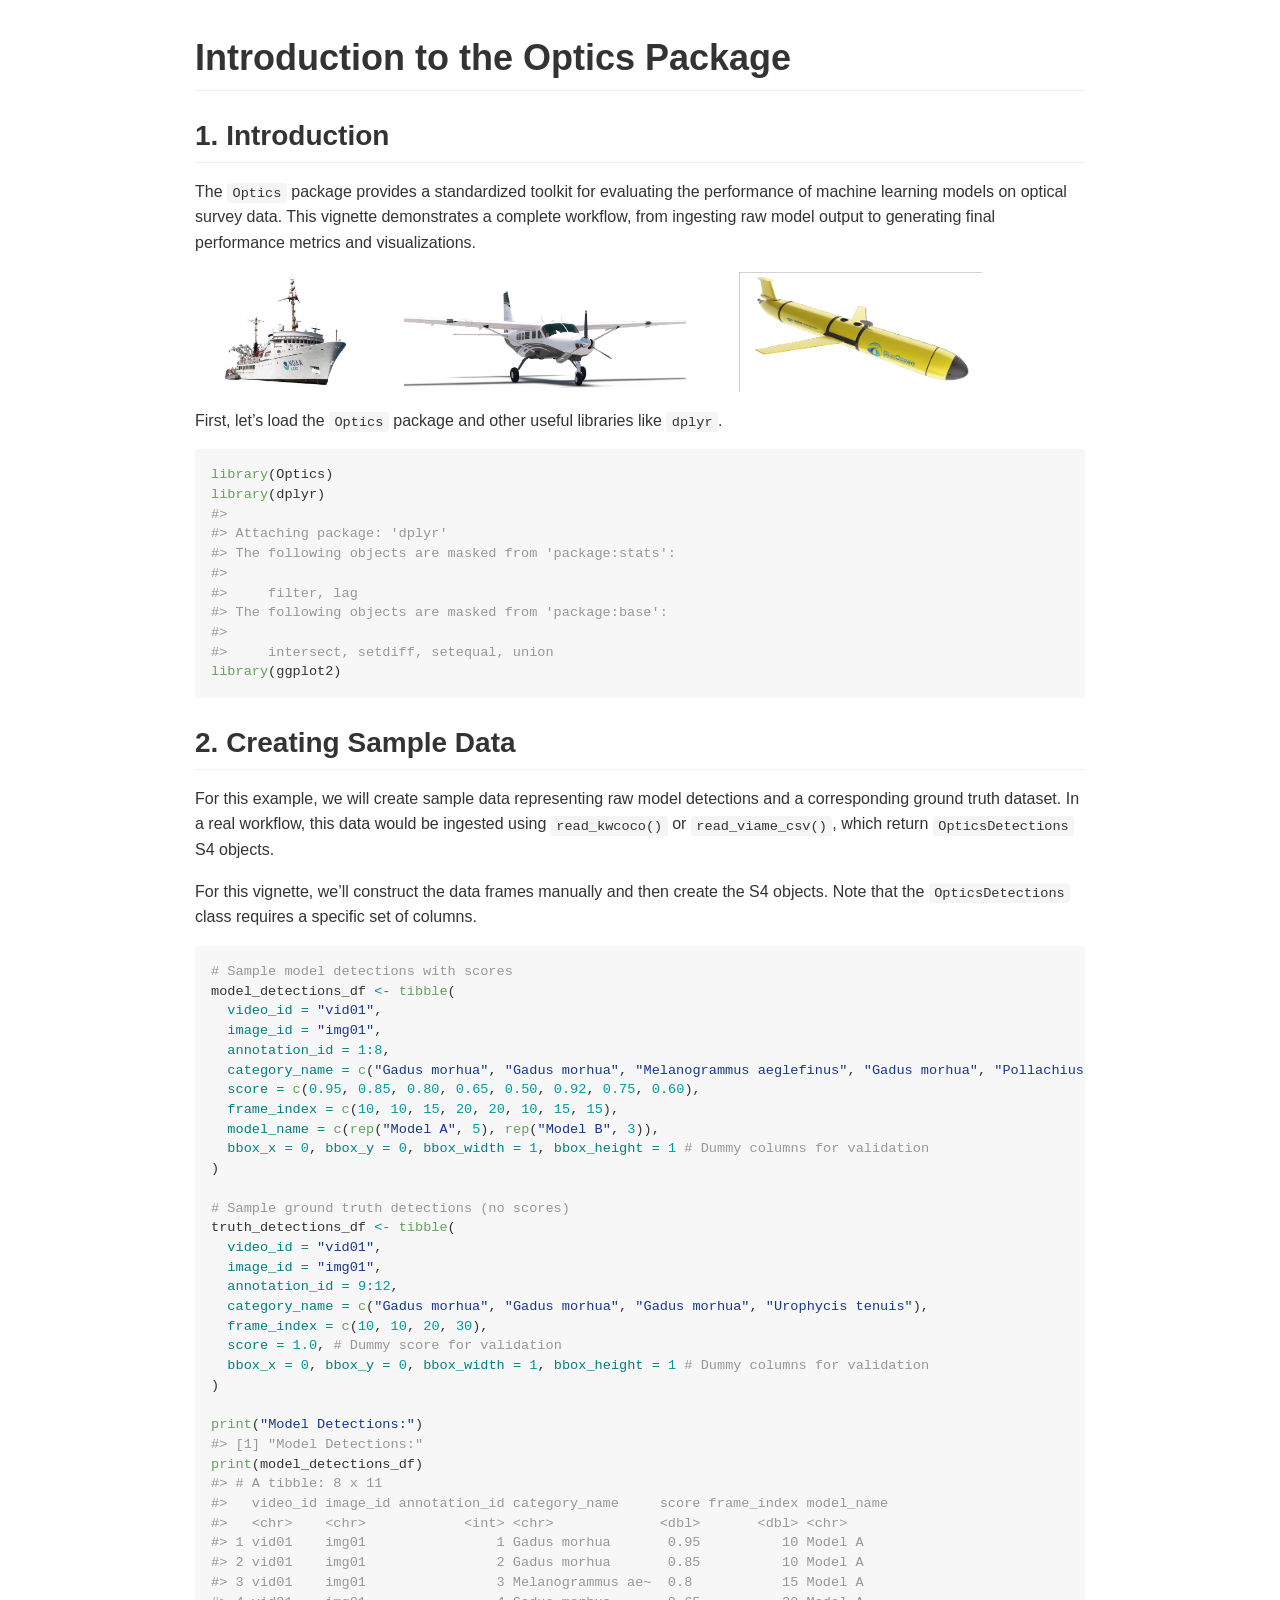
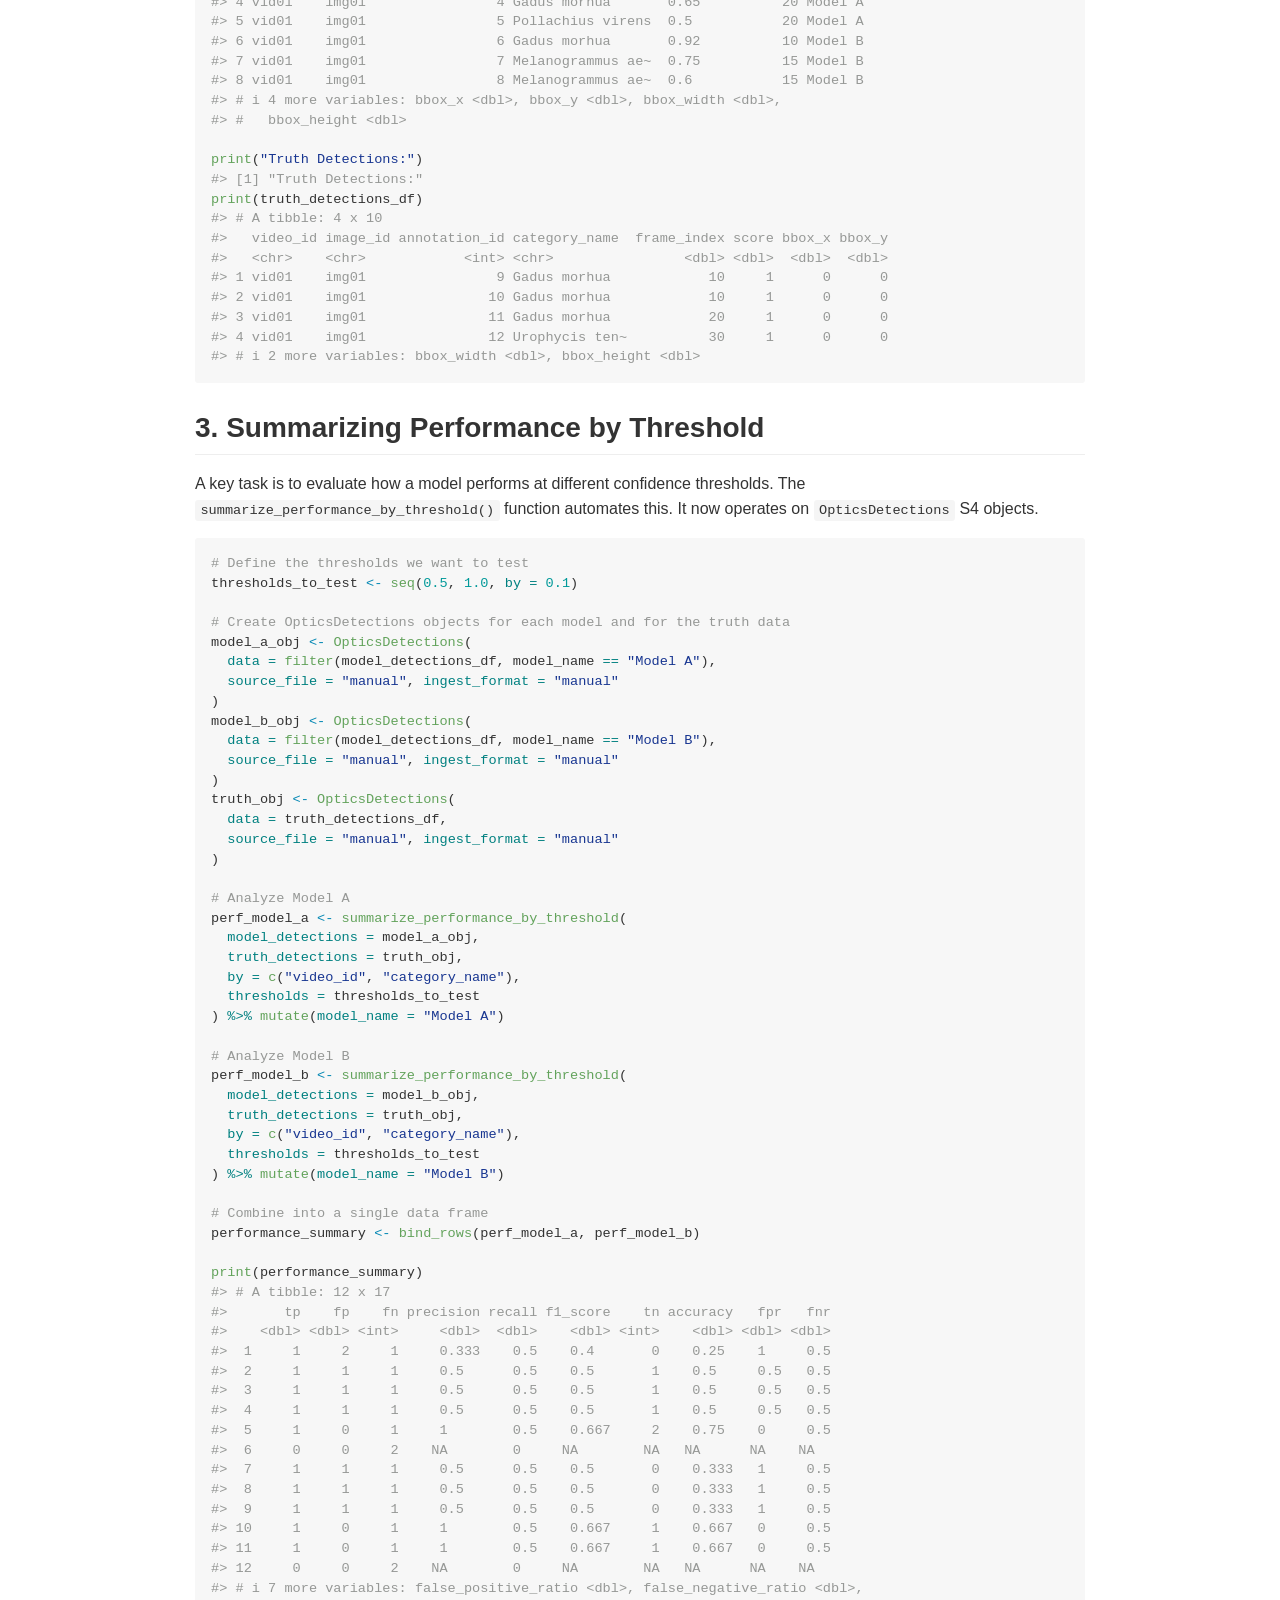
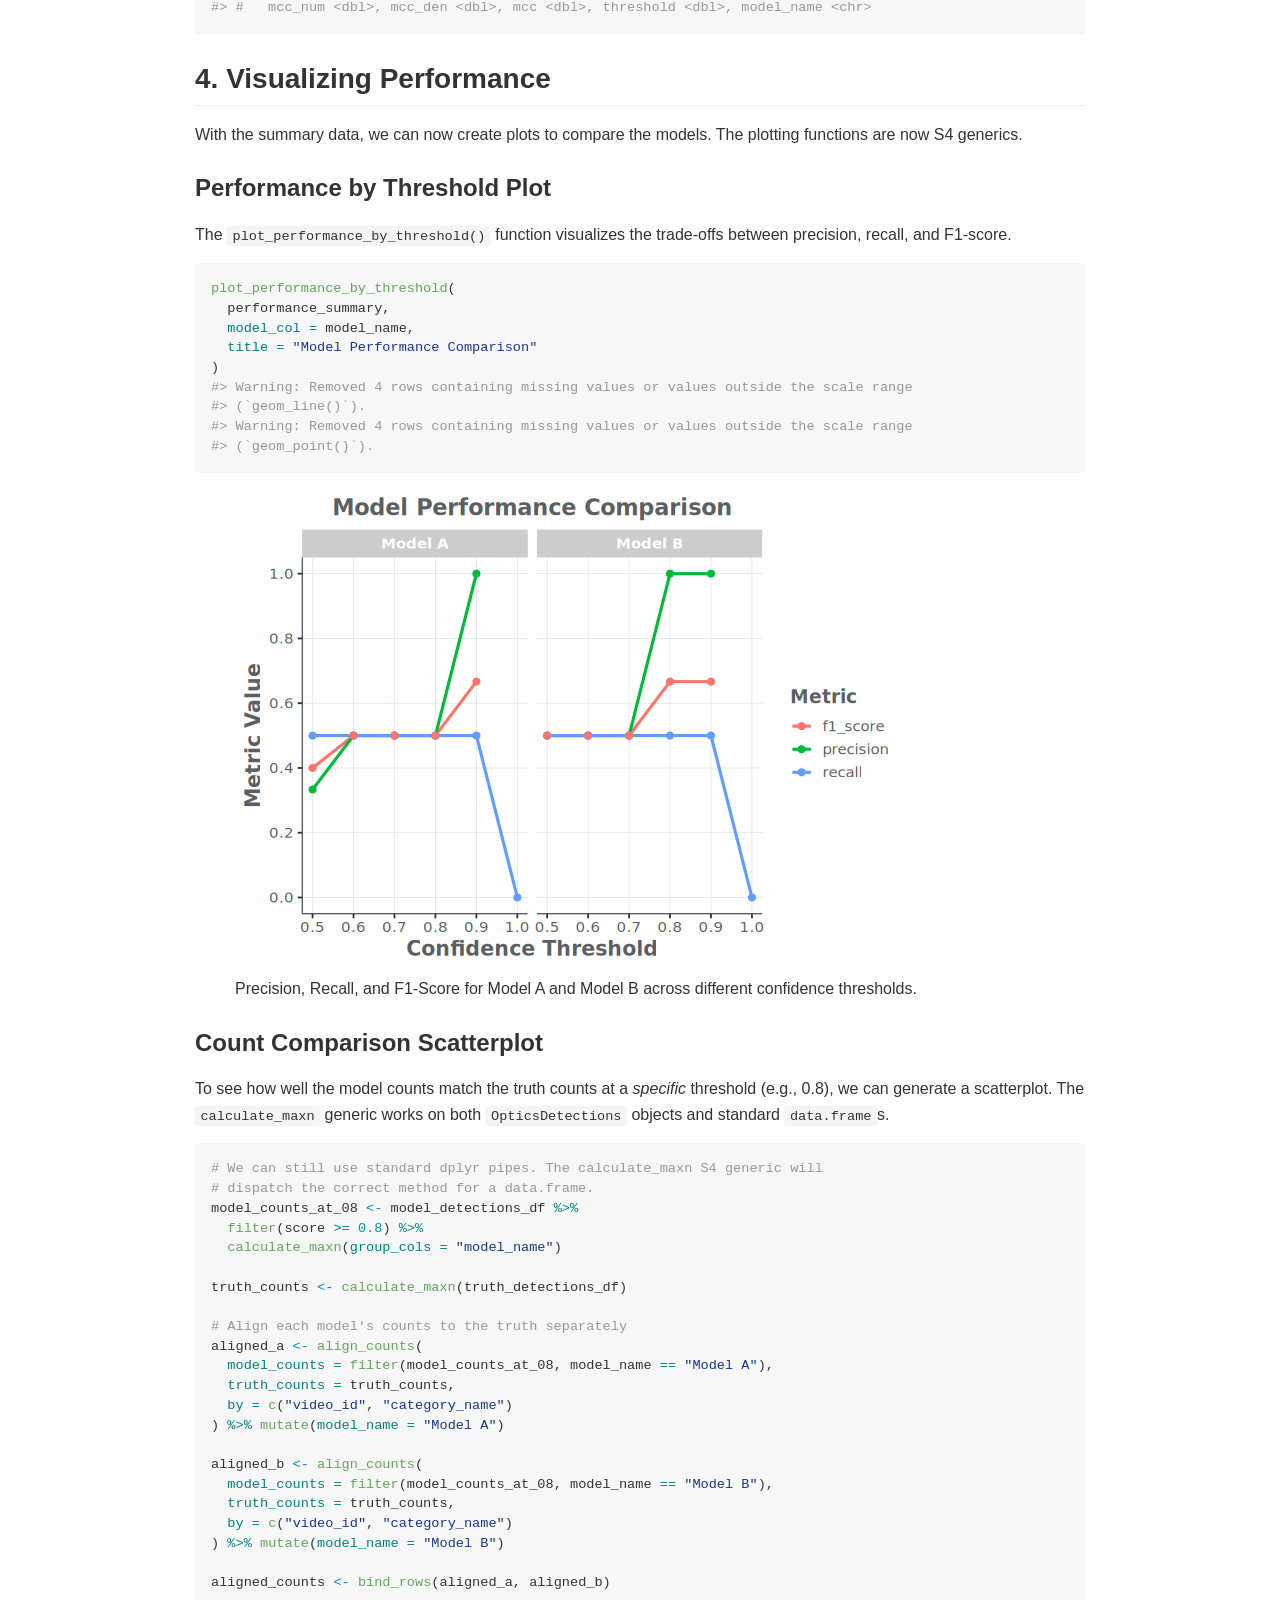
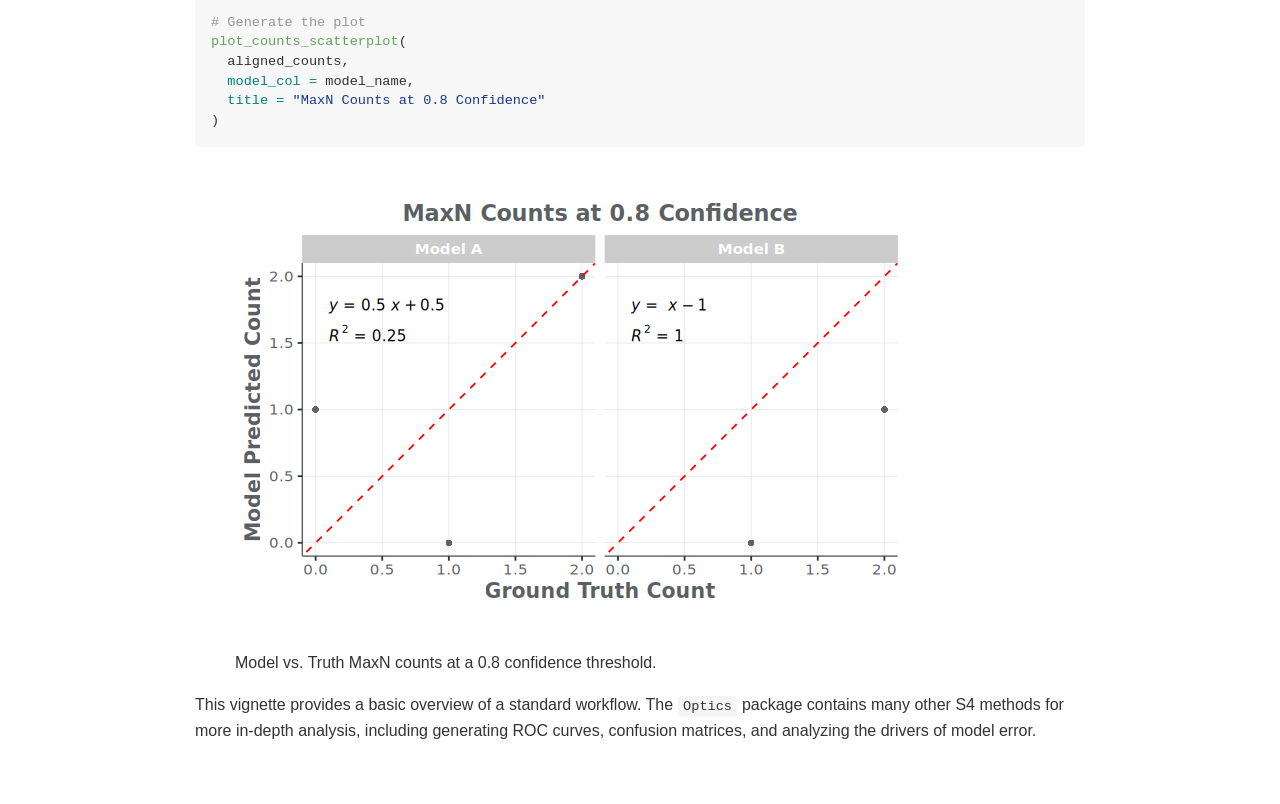
==== Optics/README.html @ 31e91683 "site update" ====
<!DOCTYPE html>

<html xmlns="http://www.w3.org/1999/xhtml">

<head>

<meta charset="utf-8">
<meta http-equiv="Content-Type" content="text/html; charset=utf-8" />
<meta name="generator" content="pandoc" />
<meta name="viewport" content="width=device-width, initial-scale=1">

<style type="text/css">
@font-face {
font-family: octicons-link;
src: url([data-uri]) format('woff');
}
body {
-webkit-text-size-adjust: 100%;
text-size-adjust: 100%;
color: #333;
font-family: "Helvetica Neue", Helvetica, "Segoe UI", Arial, freesans, sans-serif, "Apple Color Emoji", "Segoe UI Emoji", "Segoe UI Symbol";
font-size: 16px;
line-height: 1.6;
word-wrap: break-word;
}
a {
background-color: transparent;
}
a:active,
a:hover {
outline: 0;
}
strong {
font-weight: bold;
}
h1 {
font-size: 2em;
margin: 0.67em 0;
}
img {
border: 0;
}
hr {
box-sizing: content-box;
height: 0;
}
pre {
overflow: auto;
}
code,
kbd,
pre {
font-family: monospace, monospace;
font-size: 1em;
}
input {
color: inherit;
font: inherit;
margin: 0;
}
html input[disabled] {
cursor: default;
}
input {
line-height: normal;
}
input[type="checkbox"] {
box-sizing: border-box;
padding: 0;
}
table {
border-collapse: collapse;
border-spacing: 0;
}
td,
th {
padding: 0;
}
* {
box-sizing: border-box;
}
input {
font: 13px / 1.4 Helvetica, arial, nimbussansl, liberationsans, freesans, clean, sans-serif, "Apple Color Emoji", "Segoe UI Emoji", "Segoe UI Symbol";
}
a {
color: #4078c0;
text-decoration: none;
}
a:hover,
a:active {
text-decoration: underline;
}
hr {
height: 0;
margin: 15px 0;
overflow: hidden;
background: transparent;
border: 0;
border-bottom: 1px solid #ddd;
}
hr:before {
display: table;
content: "";
}
hr:after {
display: table;
clear: both;
content: "";
}
h1,
h2,
h3,
h4,
h5,
h6 {
margin-top: 15px;
margin-bottom: 15px;
line-height: 1.1;
}
h1 {
font-size: 30px;
}
h2 {
font-size: 21px;
}
h3 {
font-size: 16px;
}
h4 {
font-size: 14px;
}
h5 {
font-size: 12px;
}
h6 {
font-size: 11px;
}
blockquote {
margin: 0;
}
ul,
ol {
padding: 0;
margin-top: 0;
margin-bottom: 0;
}
ol ol,
ul ol {
list-style-type: lower-roman;
}
ul ul ol,
ul ol ol,
ol ul ol,
ol ol ol {
list-style-type: lower-alpha;
}
dd {
margin-left: 0;
}
code {
font-family: Consolas, "Liberation Mono", Menlo, Courier, monospace;
font-size: 12px;
}
pre {
margin-top: 0;
margin-bottom: 0;
font: 12px Consolas, "Liberation Mono", Menlo, Courier, monospace;
}
.select::-ms-expand {
opacity: 0;
}
.octicon {
font: normal normal normal 16px/1 octicons-link;
display: inline-block;
text-decoration: none;
text-rendering: auto;
-webkit-font-smoothing: antialiased;
-moz-osx-font-smoothing: grayscale;
-webkit-user-select: none;
-moz-user-select: none;
-ms-user-select: none;
user-select: none;
}
.octicon-link:before {
content: '\f05c';
}
.markdown-body:before {
display: table;
content: "";
}
.markdown-body:after {
display: table;
clear: both;
content: "";
}
.markdown-body>*:first-child {
margin-top: 0 !important;
}
.markdown-body>*:last-child {
margin-bottom: 0 !important;
}
a:not([href]) {
color: inherit;
text-decoration: none;
}
.anchor {
display: inline-block;
padding-right: 2px;
margin-left: -18px;
}
.anchor:focus {
outline: none;
}
h1,
h2,
h3,
h4,
h5,
h6 {
margin-top: 1em;
margin-bottom: 16px;
font-weight: bold;
line-height: 1.4;
}
h1 .octicon-link,
h2 .octicon-link,
h3 .octicon-link,
h4 .octicon-link,
h5 .octicon-link,
h6 .octicon-link {
color: #000;
vertical-align: middle;
visibility: hidden;
}
h1:hover .anchor,
h2:hover .anchor,
h3:hover .anchor,
h4:hover .anchor,
h5:hover .anchor,
h6:hover .anchor {
text-decoration: none;
}
h1:hover .anchor .octicon-link,
h2:hover .anchor .octicon-link,
h3:hover .anchor .octicon-link,
h4:hover .anchor .octicon-link,
h5:hover .anchor .octicon-link,
h6:hover .anchor .octicon-link {
visibility: visible;
}
h1 {
padding-bottom: 0.3em;
font-size: 2.25em;
line-height: 1.2;
border-bottom: 1px solid #eee;
}
h1 .anchor {
line-height: 1;
}
h2 {
padding-bottom: 0.3em;
font-size: 1.75em;
line-height: 1.225;
border-bottom: 1px solid #eee;
}
h2 .anchor {
line-height: 1;
}
h3 {
font-size: 1.5em;
line-height: 1.43;
}
h3 .anchor {
line-height: 1.2;
}
h4 {
font-size: 1.25em;
}
h4 .anchor {
line-height: 1.2;
}
h5 {
font-size: 1em;
}
h5 .anchor {
line-height: 1.1;
}
h6 {
font-size: 1em;
color: #777;
}
h6 .anchor {
line-height: 1.1;
}
p,
blockquote,
ul,
ol,
dl,
table,
pre {
margin-top: 0;
margin-bottom: 16px;
}
hr {
height: 4px;
padding: 0;
margin: 16px 0;
background-color: #e7e7e7;
border: 0 none;
}
ul,
ol {
padding-left: 2em;
}
ul ul,
ul ol,
ol ol,
ol ul {
margin-top: 0;
margin-bottom: 0;
}
li>p {
margin-top: 16px;
}
dl {
padding: 0;
}
dl dt {
padding: 0;
margin-top: 16px;
font-size: 1em;
font-style: italic;
font-weight: bold;
}
dl dd {
padding: 0 16px;
margin-bottom: 16px;
}
blockquote {
padding: 0 15px;
color: #777;
border-left: 4px solid #ddd;
}
blockquote>:first-child {
margin-top: 0;
}
blockquote>:last-child {
margin-bottom: 0;
}
table {
display: block;
width: 100%;
overflow: auto;
word-break: normal;
word-break: keep-all;
}
table th {
font-weight: bold;
}
table th,
table td {
padding: 6px 13px;
border: 1px solid #ddd;
}
table tr {
background-color: #fff;
border-top: 1px solid #ccc;
}
table tr:nth-child(2n) {
background-color: #f8f8f8;
}
img {
max-width: 100%;
box-sizing: content-box;
background-color: #fff;
}
code {
padding: 0;
padding-top: 0.2em;
padding-bottom: 0.2em;
margin: 0;
font-size: 85%;
background-color: rgba(0,0,0,0.04);
border-radius: 3px;
}
code:before,
code:after {
letter-spacing: -0.2em;
content: "\00a0";
}
pre>code {
padding: 0;
margin: 0;
font-size: 100%;
word-break: normal;
white-space: pre;
background: transparent;
border: 0;
}
.highlight {
margin-bottom: 16px;
}
.highlight pre,
pre {
padding: 16px;
overflow: auto;
font-size: 85%;
line-height: 1.45;
background-color: #f7f7f7;
border-radius: 3px;
}
.highlight pre {
margin-bottom: 0;
word-break: normal;
}
pre {
word-wrap: normal;
}
pre code {
display: inline;
max-width: initial;
padding: 0;
margin: 0;
overflow: initial;
line-height: inherit;
word-wrap: normal;
background-color: transparent;
border: 0;
}
pre code:before,
pre code:after {
content: normal;
}
kbd {
display: inline-block;
padding: 3px 5px;
font-size: 11px;
line-height: 10px;
color: #555;
vertical-align: middle;
background-color: #fcfcfc;
border: solid 1px #ccc;
border-bottom-color: #bbb;
border-radius: 3px;
box-shadow: inset 0 -1px 0 #bbb;
}
.pl-c {
color: #969896;
}
.pl-c1,
.pl-s .pl-v {
color: #0086b3;
}
.pl-e,
.pl-en {
color: #795da3;
}
.pl-s .pl-s1,
.pl-smi {
color: #333;
}
.pl-ent {
color: #63a35c;
}
.pl-k {
color: #a71d5d;
}
.pl-pds,
.pl-s,
.pl-s .pl-pse .pl-s1,
.pl-sr,
.pl-sr .pl-cce,
.pl-sr .pl-sra,
.pl-sr .pl-sre {
color: #183691;
}
.pl-v {
color: #ed6a43;
}
.pl-id {
color: #b52a1d;
}
.pl-ii {
background-color: #b52a1d;
color: #f8f8f8;
}
.pl-sr .pl-cce {
color: #63a35c;
font-weight: bold;
}
.pl-ml {
color: #693a17;
}
.pl-mh,
.pl-mh .pl-en,
.pl-ms {
color: #1d3e81;
font-weight: bold;
}
.pl-mq {
color: #008080;
}
.pl-mi {
color: #333;
font-style: italic;
}
.pl-mb {
color: #333;
font-weight: bold;
}
.pl-md {
background-color: #ffecec;
color: #bd2c00;
}
.pl-mi1 {
background-color: #eaffea;
color: #55a532;
}
.pl-mdr {
color: #795da3;
font-weight: bold;
}
.pl-mo {
color: #1d3e81;
}
kbd {
display: inline-block;
padding: 3px 5px;
font: 11px Consolas, "Liberation Mono", Menlo, Courier, monospace;
line-height: 10px;
color: #555;
vertical-align: middle;
background-color: #fcfcfc;
border: solid 1px #ccc;
border-bottom-color: #bbb;
border-radius: 3px;
box-shadow: inset 0 -1px 0 #bbb;
}
.task-list-item {
list-style-type: none;
}
.task-list-item+.task-list-item {
margin-top: 3px;
}
.task-list-item input {
margin: 0 0.35em 0.25em -1.6em;
vertical-align: middle;
}
:checked+.radio-label {
z-index: 1;
position: relative;
border-color: #4078c0;
}
.sourceLine {
display: inline-block;
}
code .kw { color: #000000; }
code .dt { color: #ed6a43; }
code .dv { color: #009999; }
code .bn { color: #009999; }
code .fl { color: #009999; }
code .ch { color: #009999; }
code .st { color: #183691; }
code .co { color: #969896; }
code .ot { color: #0086b3; }
code .al { color: #a61717; }
code .fu { color: #63a35c; }
code .er { color: #a61717; background-color: #e3d2d2; }
code .wa { color: #000000; }
code .cn { color: #008080; }
code .sc { color: #008080; }
code .vs { color: #183691; }
code .ss { color: #183691; }
code .im { color: #000000; }
code .va {color: #008080; }
code .cf { color: #000000; }
code .op { color: #000000; }
code .bu { color: #000000; }
code .ex { color: #000000; }
code .pp { color: #999999; }
code .at { color: #008080; }
code .do { color: #969896; }
code .an { color: #008080; }
code .cv { color: #008080; }
code .in { color: #008080; }
</style>
<style>
body {
box-sizing: border-box;
min-width: 200px;
max-width: 980px;
margin: 0 auto;
padding: 45px;
padding-top: 0px;
}
</style>


</head>

<body>

<h1 id="introduction-to-the-optics-package">Introduction to the Optics
Package</h1>
<h2 id="id_1-introduction">1. Introduction</h2>
<p>The <code>Optics</code> package provides a standardized toolkit for
evaluating the performance of machine learning models on optical survey
data. This vignette demonstrates a complete workflow, from ingesting raw
model output to generating final performance metrics and
visualizations.</p>
<div class="vehicle-icons">

<img role="img" aria-label="NOAA Research Vessel" src="[data-uri]" alt="NOAA Research Vessel" style="height: 7.5em; width: auto; vertical-align: middle; border: 0px none transparent !important; box-shadow: none !important; border-radius: 0px !important; outline: none !important; background: transparent !important; margin: 0 1.5rem 1rem 1.5rem !important;" />
<img role="img" aria-label="Small Propeller Plane" src="[data-uri]" alt="Small Propeller Plane" style="height: 7.5em; width: auto; vertical-align: middle; border: 0px none transparent !important; box-shadow: none !important; border-radius: 0px !important; outline: none !important; background: transparent !important; margin: 0 1.5rem 1rem 1.5rem !important;" />
<img role="img" aria-label="Autonomous Underwater Vehicle" src="[data-uri]" alt="Autonomous Underwater Vehicle" style="height: 7.5em; width: auto; vertical-align: middle; border: 0px none transparent !important; box-shadow: none !important; border-radius: 0px !important; outline: none !important; background: transparent !important; margin: 0 1.5rem 1rem 1.5rem !important;" />

</div>

<p>First, let’s load the <code>Optics</code> package and other useful
libraries like <code>dplyr</code>.</p>
<div class="sourceCode" id="cb1"><pre class="sourceCode r"><code class="sourceCode r"><span id="cb1-1"><a href="#cb1-1" tabindex="-1"></a><span class="fu">library</span>(Optics)</span>
<span id="cb1-2"><a href="#cb1-2" tabindex="-1"></a><span class="fu">library</span>(dplyr)</span>
<span id="cb1-3"><a href="#cb1-3" tabindex="-1"></a><span class="co">#&gt; </span></span>
<span id="cb1-4"><a href="#cb1-4" tabindex="-1"></a><span class="co">#&gt; Attaching package: &#39;dplyr&#39;</span></span>
<span id="cb1-5"><a href="#cb1-5" tabindex="-1"></a><span class="co">#&gt; The following objects are masked from &#39;package:stats&#39;:</span></span>
<span id="cb1-6"><a href="#cb1-6" tabindex="-1"></a><span class="co">#&gt; </span></span>
<span id="cb1-7"><a href="#cb1-7" tabindex="-1"></a><span class="co">#&gt;     filter, lag</span></span>
<span id="cb1-8"><a href="#cb1-8" tabindex="-1"></a><span class="co">#&gt; The following objects are masked from &#39;package:base&#39;:</span></span>
<span id="cb1-9"><a href="#cb1-9" tabindex="-1"></a><span class="co">#&gt; </span></span>
<span id="cb1-10"><a href="#cb1-10" tabindex="-1"></a><span class="co">#&gt;     intersect, setdiff, setequal, union</span></span>
<span id="cb1-11"><a href="#cb1-11" tabindex="-1"></a><span class="fu">library</span>(ggplot2)</span></code></pre></div>
<h2 id="id_2-creating-sample-data">2. Creating Sample Data</h2>
<p>For this example, we will create sample data representing raw model
detections and a corresponding ground truth dataset. In a real workflow,
this data would be ingested using <code>read_kwcoco()</code> or
<code>read_viame_csv()</code>, which return
<code>OpticsDetections</code> S4 objects.</p>
<p>For this vignette, we’ll construct the data frames manually and then
create the S4 objects. Note that the <code>OpticsDetections</code> class
requires a specific set of columns.</p>
<div class="sourceCode" id="cb2"><pre class="sourceCode r"><code class="sourceCode r"><span id="cb2-1"><a href="#cb2-1" tabindex="-1"></a><span class="co"># Sample model detections with scores</span></span>
<span id="cb2-2"><a href="#cb2-2" tabindex="-1"></a>model_detections_df <span class="ot">&lt;-</span> <span class="fu">tibble</span>(</span>
<span id="cb2-3"><a href="#cb2-3" tabindex="-1"></a>  <span class="at">video_id =</span> <span class="st">&quot;vid01&quot;</span>,</span>
<span id="cb2-4"><a href="#cb2-4" tabindex="-1"></a>  <span class="at">image_id =</span> <span class="st">&quot;img01&quot;</span>,</span>
<span id="cb2-5"><a href="#cb2-5" tabindex="-1"></a>  <span class="at">annotation_id =</span> <span class="dv">1</span><span class="sc">:</span><span class="dv">8</span>,</span>
<span id="cb2-6"><a href="#cb2-6" tabindex="-1"></a>  <span class="at">category_name =</span> <span class="fu">c</span>(<span class="st">&quot;Gadus morhua&quot;</span>, <span class="st">&quot;Gadus morhua&quot;</span>, <span class="st">&quot;Melanogrammus aeglefinus&quot;</span>, <span class="st">&quot;Gadus morhua&quot;</span>, <span class="st">&quot;Pollachius virens&quot;</span>, <span class="st">&quot;Gadus morhua&quot;</span>, <span class="st">&quot;Melanogrammus aeglefinus&quot;</span>, <span class="st">&quot;Melanogrammus aeglefinus&quot;</span>),</span>
<span id="cb2-7"><a href="#cb2-7" tabindex="-1"></a>  <span class="at">score =</span> <span class="fu">c</span>(<span class="fl">0.95</span>, <span class="fl">0.85</span>, <span class="fl">0.80</span>, <span class="fl">0.65</span>, <span class="fl">0.50</span>, <span class="fl">0.92</span>, <span class="fl">0.75</span>, <span class="fl">0.60</span>),</span>
<span id="cb2-8"><a href="#cb2-8" tabindex="-1"></a>  <span class="at">frame_index =</span> <span class="fu">c</span>(<span class="dv">10</span>, <span class="dv">10</span>, <span class="dv">15</span>, <span class="dv">20</span>, <span class="dv">20</span>, <span class="dv">10</span>, <span class="dv">15</span>, <span class="dv">15</span>),</span>
<span id="cb2-9"><a href="#cb2-9" tabindex="-1"></a>  <span class="at">model_name =</span> <span class="fu">c</span>(<span class="fu">rep</span>(<span class="st">&quot;Model A&quot;</span>, <span class="dv">5</span>), <span class="fu">rep</span>(<span class="st">&quot;Model B&quot;</span>, <span class="dv">3</span>)),</span>
<span id="cb2-10"><a href="#cb2-10" tabindex="-1"></a>  <span class="at">bbox_x =</span> <span class="dv">0</span>, <span class="at">bbox_y =</span> <span class="dv">0</span>, <span class="at">bbox_width =</span> <span class="dv">1</span>, <span class="at">bbox_height =</span> <span class="dv">1</span> <span class="co"># Dummy columns for validation</span></span>
<span id="cb2-11"><a href="#cb2-11" tabindex="-1"></a>)</span>
<span id="cb2-12"><a href="#cb2-12" tabindex="-1"></a></span>
<span id="cb2-13"><a href="#cb2-13" tabindex="-1"></a><span class="co"># Sample ground truth detections (no scores)</span></span>
<span id="cb2-14"><a href="#cb2-14" tabindex="-1"></a>truth_detections_df <span class="ot">&lt;-</span> <span class="fu">tibble</span>(</span>
<span id="cb2-15"><a href="#cb2-15" tabindex="-1"></a>  <span class="at">video_id =</span> <span class="st">&quot;vid01&quot;</span>,</span>
<span id="cb2-16"><a href="#cb2-16" tabindex="-1"></a>  <span class="at">image_id =</span> <span class="st">&quot;img01&quot;</span>,</span>
<span id="cb2-17"><a href="#cb2-17" tabindex="-1"></a>  <span class="at">annotation_id =</span> <span class="dv">9</span><span class="sc">:</span><span class="dv">12</span>,</span>
<span id="cb2-18"><a href="#cb2-18" tabindex="-1"></a>  <span class="at">category_name =</span> <span class="fu">c</span>(<span class="st">&quot;Gadus morhua&quot;</span>, <span class="st">&quot;Gadus morhua&quot;</span>, <span class="st">&quot;Gadus morhua&quot;</span>, <span class="st">&quot;Urophycis tenuis&quot;</span>),</span>
<span id="cb2-19"><a href="#cb2-19" tabindex="-1"></a>  <span class="at">frame_index =</span> <span class="fu">c</span>(<span class="dv">10</span>, <span class="dv">10</span>, <span class="dv">20</span>, <span class="dv">30</span>),</span>
<span id="cb2-20"><a href="#cb2-20" tabindex="-1"></a>  <span class="at">score =</span> <span class="fl">1.0</span>, <span class="co"># Dummy score for validation</span></span>
<span id="cb2-21"><a href="#cb2-21" tabindex="-1"></a>  <span class="at">bbox_x =</span> <span class="dv">0</span>, <span class="at">bbox_y =</span> <span class="dv">0</span>, <span class="at">bbox_width =</span> <span class="dv">1</span>, <span class="at">bbox_height =</span> <span class="dv">1</span> <span class="co"># Dummy columns for validation</span></span>
<span id="cb2-22"><a href="#cb2-22" tabindex="-1"></a>)</span>
<span id="cb2-23"><a href="#cb2-23" tabindex="-1"></a></span>
<span id="cb2-24"><a href="#cb2-24" tabindex="-1"></a><span class="fu">print</span>(<span class="st">&quot;Model Detections:&quot;</span>)</span>
<span id="cb2-25"><a href="#cb2-25" tabindex="-1"></a><span class="co">#&gt; [1] &quot;Model Detections:&quot;</span></span>
<span id="cb2-26"><a href="#cb2-26" tabindex="-1"></a><span class="fu">print</span>(model_detections_df)</span>
<span id="cb2-27"><a href="#cb2-27" tabindex="-1"></a><span class="co">#&gt; # A tibble: 8 x 11</span></span>
<span id="cb2-28"><a href="#cb2-28" tabindex="-1"></a><span class="co">#&gt;   video_id image_id annotation_id category_name     score frame_index model_name</span></span>
<span id="cb2-29"><a href="#cb2-29" tabindex="-1"></a><span class="co">#&gt;   &lt;chr&gt;    &lt;chr&gt;            &lt;int&gt; &lt;chr&gt;             &lt;dbl&gt;       &lt;dbl&gt; &lt;chr&gt;     </span></span>
<span id="cb2-30"><a href="#cb2-30" tabindex="-1"></a><span class="co">#&gt; 1 vid01    img01                1 Gadus morhua       0.95          10 Model A   </span></span>
<span id="cb2-31"><a href="#cb2-31" tabindex="-1"></a><span class="co">#&gt; 2 vid01    img01                2 Gadus morhua       0.85          10 Model A   </span></span>
<span id="cb2-32"><a href="#cb2-32" tabindex="-1"></a><span class="co">#&gt; 3 vid01    img01                3 Melanogrammus ae~  0.8           15 Model A   </span></span>
<span id="cb2-33"><a href="#cb2-33" tabindex="-1"></a><span class="co">#&gt; 4 vid01    img01                4 Gadus morhua       0.65          20 Model A   </span></span>
<span id="cb2-34"><a href="#cb2-34" tabindex="-1"></a><span class="co">#&gt; 5 vid01    img01                5 Pollachius virens  0.5           20 Model A   </span></span>
<span id="cb2-35"><a href="#cb2-35" tabindex="-1"></a><span class="co">#&gt; 6 vid01    img01                6 Gadus morhua       0.92          10 Model B   </span></span>
<span id="cb2-36"><a href="#cb2-36" tabindex="-1"></a><span class="co">#&gt; 7 vid01    img01                7 Melanogrammus ae~  0.75          15 Model B   </span></span>
<span id="cb2-37"><a href="#cb2-37" tabindex="-1"></a><span class="co">#&gt; 8 vid01    img01                8 Melanogrammus ae~  0.6           15 Model B   </span></span>
<span id="cb2-38"><a href="#cb2-38" tabindex="-1"></a><span class="co">#&gt; # i 4 more variables: bbox_x &lt;dbl&gt;, bbox_y &lt;dbl&gt;, bbox_width &lt;dbl&gt;,</span></span>
<span id="cb2-39"><a href="#cb2-39" tabindex="-1"></a><span class="co">#&gt; #   bbox_height &lt;dbl&gt;</span></span>
<span id="cb2-40"><a href="#cb2-40" tabindex="-1"></a></span>
<span id="cb2-41"><a href="#cb2-41" tabindex="-1"></a><span class="fu">print</span>(<span class="st">&quot;Truth Detections:&quot;</span>)</span>
<span id="cb2-42"><a href="#cb2-42" tabindex="-1"></a><span class="co">#&gt; [1] &quot;Truth Detections:&quot;</span></span>
<span id="cb2-43"><a href="#cb2-43" tabindex="-1"></a><span class="fu">print</span>(truth_detections_df)</span>
<span id="cb2-44"><a href="#cb2-44" tabindex="-1"></a><span class="co">#&gt; # A tibble: 4 x 10</span></span>
<span id="cb2-45"><a href="#cb2-45" tabindex="-1"></a><span class="co">#&gt;   video_id image_id annotation_id category_name  frame_index score bbox_x bbox_y</span></span>
<span id="cb2-46"><a href="#cb2-46" tabindex="-1"></a><span class="co">#&gt;   &lt;chr&gt;    &lt;chr&gt;            &lt;int&gt; &lt;chr&gt;                &lt;dbl&gt; &lt;dbl&gt;  &lt;dbl&gt;  &lt;dbl&gt;</span></span>
<span id="cb2-47"><a href="#cb2-47" tabindex="-1"></a><span class="co">#&gt; 1 vid01    img01                9 Gadus morhua            10     1      0      0</span></span>
<span id="cb2-48"><a href="#cb2-48" tabindex="-1"></a><span class="co">#&gt; 2 vid01    img01               10 Gadus morhua            10     1      0      0</span></span>
<span id="cb2-49"><a href="#cb2-49" tabindex="-1"></a><span class="co">#&gt; 3 vid01    img01               11 Gadus morhua            20     1      0      0</span></span>
<span id="cb2-50"><a href="#cb2-50" tabindex="-1"></a><span class="co">#&gt; 4 vid01    img01               12 Urophycis ten~          30     1      0      0</span></span>
<span id="cb2-51"><a href="#cb2-51" tabindex="-1"></a><span class="co">#&gt; # i 2 more variables: bbox_width &lt;dbl&gt;, bbox_height &lt;dbl&gt;</span></span></code></pre></div>
<h2 id="id_3-summarizing-performance-by-threshold">3. Summarizing
Performance by Threshold</h2>
<p>A key task is to evaluate how a model performs at different
confidence thresholds. The
<code>summarize_performance_by_threshold()</code> function automates
this. It now operates on <code>OpticsDetections</code> S4 objects.</p>
<div class="sourceCode" id="cb3"><pre class="sourceCode r"><code class="sourceCode r"><span id="cb3-1"><a href="#cb3-1" tabindex="-1"></a><span class="co"># Define the thresholds we want to test</span></span>
<span id="cb3-2"><a href="#cb3-2" tabindex="-1"></a>thresholds_to_test <span class="ot">&lt;-</span> <span class="fu">seq</span>(<span class="fl">0.5</span>, <span class="fl">1.0</span>, <span class="at">by =</span> <span class="fl">0.1</span>)</span>
<span id="cb3-3"><a href="#cb3-3" tabindex="-1"></a></span>
<span id="cb3-4"><a href="#cb3-4" tabindex="-1"></a><span class="co"># Create OpticsDetections objects for each model and for the truth data</span></span>
<span id="cb3-5"><a href="#cb3-5" tabindex="-1"></a>model_a_obj <span class="ot">&lt;-</span> <span class="fu">OpticsDetections</span>(</span>
<span id="cb3-6"><a href="#cb3-6" tabindex="-1"></a>  <span class="at">data =</span> <span class="fu">filter</span>(model_detections_df, model_name <span class="sc">==</span> <span class="st">&quot;Model A&quot;</span>),</span>
<span id="cb3-7"><a href="#cb3-7" tabindex="-1"></a>  <span class="at">source_file =</span> <span class="st">&quot;manual&quot;</span>, <span class="at">ingest_format =</span> <span class="st">&quot;manual&quot;</span></span>
<span id="cb3-8"><a href="#cb3-8" tabindex="-1"></a>)</span>
<span id="cb3-9"><a href="#cb3-9" tabindex="-1"></a>model_b_obj <span class="ot">&lt;-</span> <span class="fu">OpticsDetections</span>(</span>
<span id="cb3-10"><a href="#cb3-10" tabindex="-1"></a>  <span class="at">data =</span> <span class="fu">filter</span>(model_detections_df, model_name <span class="sc">==</span> <span class="st">&quot;Model B&quot;</span>),</span>
<span id="cb3-11"><a href="#cb3-11" tabindex="-1"></a>  <span class="at">source_file =</span> <span class="st">&quot;manual&quot;</span>, <span class="at">ingest_format =</span> <span class="st">&quot;manual&quot;</span></span>
<span id="cb3-12"><a href="#cb3-12" tabindex="-1"></a>)</span>
<span id="cb3-13"><a href="#cb3-13" tabindex="-1"></a>truth_obj <span class="ot">&lt;-</span> <span class="fu">OpticsDetections</span>(</span>
<span id="cb3-14"><a href="#cb3-14" tabindex="-1"></a>  <span class="at">data =</span> truth_detections_df,</span>
<span id="cb3-15"><a href="#cb3-15" tabindex="-1"></a>  <span class="at">source_file =</span> <span class="st">&quot;manual&quot;</span>, <span class="at">ingest_format =</span> <span class="st">&quot;manual&quot;</span></span>
<span id="cb3-16"><a href="#cb3-16" tabindex="-1"></a>)</span>
<span id="cb3-17"><a href="#cb3-17" tabindex="-1"></a></span>
<span id="cb3-18"><a href="#cb3-18" tabindex="-1"></a><span class="co"># Analyze Model A</span></span>
<span id="cb3-19"><a href="#cb3-19" tabindex="-1"></a>perf_model_a <span class="ot">&lt;-</span> <span class="fu">summarize_performance_by_threshold</span>(</span>
<span id="cb3-20"><a href="#cb3-20" tabindex="-1"></a>  <span class="at">model_detections =</span> model_a_obj,</span>
<span id="cb3-21"><a href="#cb3-21" tabindex="-1"></a>  <span class="at">truth_detections =</span> truth_obj,</span>
<span id="cb3-22"><a href="#cb3-22" tabindex="-1"></a>  <span class="at">by =</span> <span class="fu">c</span>(<span class="st">&quot;video_id&quot;</span>, <span class="st">&quot;category_name&quot;</span>),</span>
<span id="cb3-23"><a href="#cb3-23" tabindex="-1"></a>  <span class="at">thresholds =</span> thresholds_to_test</span>
<span id="cb3-24"><a href="#cb3-24" tabindex="-1"></a>) <span class="sc">%&gt;%</span> <span class="fu">mutate</span>(<span class="at">model_name =</span> <span class="st">&quot;Model A&quot;</span>)</span>
<span id="cb3-25"><a href="#cb3-25" tabindex="-1"></a></span>
<span id="cb3-26"><a href="#cb3-26" tabindex="-1"></a><span class="co"># Analyze Model B</span></span>
<span id="cb3-27"><a href="#cb3-27" tabindex="-1"></a>perf_model_b <span class="ot">&lt;-</span> <span class="fu">summarize_performance_by_threshold</span>(</span>
<span id="cb3-28"><a href="#cb3-28" tabindex="-1"></a>  <span class="at">model_detections =</span> model_b_obj,</span>
<span id="cb3-29"><a href="#cb3-29" tabindex="-1"></a>  <span class="at">truth_detections =</span> truth_obj,</span>
<span id="cb3-30"><a href="#cb3-30" tabindex="-1"></a>  <span class="at">by =</span> <span class="fu">c</span>(<span class="st">&quot;video_id&quot;</span>, <span class="st">&quot;category_name&quot;</span>),</span>
<span id="cb3-31"><a href="#cb3-31" tabindex="-1"></a>  <span class="at">thresholds =</span> thresholds_to_test</span>
<span id="cb3-32"><a href="#cb3-32" tabindex="-1"></a>) <span class="sc">%&gt;%</span> <span class="fu">mutate</span>(<span class="at">model_name =</span> <span class="st">&quot;Model B&quot;</span>)</span>
<span id="cb3-33"><a href="#cb3-33" tabindex="-1"></a></span>
<span id="cb3-34"><a href="#cb3-34" tabindex="-1"></a><span class="co"># Combine into a single data frame</span></span>
<span id="cb3-35"><a href="#cb3-35" tabindex="-1"></a>performance_summary <span class="ot">&lt;-</span> <span class="fu">bind_rows</span>(perf_model_a, perf_model_b)</span>
<span id="cb3-36"><a href="#cb3-36" tabindex="-1"></a></span>
<span id="cb3-37"><a href="#cb3-37" tabindex="-1"></a><span class="fu">print</span>(performance_summary)</span>
<span id="cb3-38"><a href="#cb3-38" tabindex="-1"></a><span class="co">#&gt; # A tibble: 12 x 17</span></span>
<span id="cb3-39"><a href="#cb3-39" tabindex="-1"></a><span class="co">#&gt;       tp    fp    fn precision recall f1_score    tn accuracy   fpr   fnr</span></span>
<span id="cb3-40"><a href="#cb3-40" tabindex="-1"></a><span class="co">#&gt;    &lt;dbl&gt; &lt;dbl&gt; &lt;int&gt;     &lt;dbl&gt;  &lt;dbl&gt;    &lt;dbl&gt; &lt;int&gt;    &lt;dbl&gt; &lt;dbl&gt; &lt;dbl&gt;</span></span>
<span id="cb3-41"><a href="#cb3-41" tabindex="-1"></a><span class="co">#&gt;  1     1     2     1     0.333    0.5    0.4       0    0.25    1     0.5</span></span>
<span id="cb3-42"><a href="#cb3-42" tabindex="-1"></a><span class="co">#&gt;  2     1     1     1     0.5      0.5    0.5       1    0.5     0.5   0.5</span></span>
<span id="cb3-43"><a href="#cb3-43" tabindex="-1"></a><span class="co">#&gt;  3     1     1     1     0.5      0.5    0.5       1    0.5     0.5   0.5</span></span>
<span id="cb3-44"><a href="#cb3-44" tabindex="-1"></a><span class="co">#&gt;  4     1     1     1     0.5      0.5    0.5       1    0.5     0.5   0.5</span></span>
<span id="cb3-45"><a href="#cb3-45" tabindex="-1"></a><span class="co">#&gt;  5     1     0     1     1        0.5    0.667     2    0.75    0     0.5</span></span>
<span id="cb3-46"><a href="#cb3-46" tabindex="-1"></a><span class="co">#&gt;  6     0     0     2    NA        0     NA        NA   NA      NA    NA  </span></span>
<span id="cb3-47"><a href="#cb3-47" tabindex="-1"></a><span class="co">#&gt;  7     1     1     1     0.5      0.5    0.5       0    0.333   1     0.5</span></span>
<span id="cb3-48"><a href="#cb3-48" tabindex="-1"></a><span class="co">#&gt;  8     1     1     1     0.5      0.5    0.5       0    0.333   1     0.5</span></span>
<span id="cb3-49"><a href="#cb3-49" tabindex="-1"></a><span class="co">#&gt;  9     1     1     1     0.5      0.5    0.5       0    0.333   1     0.5</span></span>
<span id="cb3-50"><a href="#cb3-50" tabindex="-1"></a><span class="co">#&gt; 10     1     0     1     1        0.5    0.667     1    0.667   0     0.5</span></span>
<span id="cb3-51"><a href="#cb3-51" tabindex="-1"></a><span class="co">#&gt; 11     1     0     1     1        0.5    0.667     1    0.667   0     0.5</span></span>
<span id="cb3-52"><a href="#cb3-52" tabindex="-1"></a><span class="co">#&gt; 12     0     0     2    NA        0     NA        NA   NA      NA    NA  </span></span>
<span id="cb3-53"><a href="#cb3-53" tabindex="-1"></a><span class="co">#&gt; # i 7 more variables: false_positive_ratio &lt;dbl&gt;, false_negative_ratio &lt;dbl&gt;,</span></span>
<span id="cb3-54"><a href="#cb3-54" tabindex="-1"></a><span class="co">#&gt; #   mcc_num &lt;dbl&gt;, mcc_den &lt;dbl&gt;, mcc &lt;dbl&gt;, threshold &lt;dbl&gt;, model_name &lt;chr&gt;</span></span></code></pre></div>
<h2 id="id_4-visualizing-performance">4. Visualizing Performance</h2>
<p>With the summary data, we can now create plots to compare the models.
The plotting functions are now S4 generics.</p>
<h3 id="performance-by-threshold-plot">Performance by Threshold
Plot</h3>
<p>The <code>plot_performance_by_threshold()</code> function visualizes
the trade-offs between precision, recall, and F1-score.</p>
<div class="sourceCode" id="cb4"><pre class="sourceCode r"><code class="sourceCode r"><span id="cb4-1"><a href="#cb4-1" tabindex="-1"></a><span class="fu">plot_performance_by_threshold</span>(</span>
<span id="cb4-2"><a href="#cb4-2" tabindex="-1"></a>  performance_summary,</span>
<span id="cb4-3"><a href="#cb4-3" tabindex="-1"></a>  <span class="at">model_col =</span> model_name,</span>
<span id="cb4-4"><a href="#cb4-4" tabindex="-1"></a>  <span class="at">title =</span> <span class="st">&quot;Model Performance Comparison&quot;</span></span>
<span id="cb4-5"><a href="#cb4-5" tabindex="-1"></a>)</span>
<span id="cb4-6"><a href="#cb4-6" tabindex="-1"></a><span class="co">#&gt; Warning: Removed 4 rows containing missing values or values outside the scale range</span></span>
<span id="cb4-7"><a href="#cb4-7" tabindex="-1"></a><span class="co">#&gt; (`geom_line()`).</span></span>
<span id="cb4-8"><a href="#cb4-8" tabindex="-1"></a><span class="co">#&gt; Warning: Removed 4 rows containing missing values or values outside the scale range</span></span>
<span id="cb4-9"><a href="#cb4-9" tabindex="-1"></a><span class="co">#&gt; (`geom_point()`).</span></span></code></pre></div>
<figure>
<img role="img" aria-label="Precision, Recall, and F1-Score for Model A and Model B across different confidence thresholds." src="[data-uri]" alt="Precision, Recall, and F1-Score for Model A and Model B across different confidence thresholds." />
<figcaption aria-hidden="true">Precision, Recall, and F1-Score for Model
A and Model B across different confidence thresholds.</figcaption>
</figure>

<h3 id="count-comparison-scatterplot">Count Comparison Scatterplot</h3>
<p>To see how well the model counts match the truth counts at a
<em>specific</em> threshold (e.g., 0.8), we can generate a scatterplot.
The <code>calculate_maxn</code> generic works on both
<code>OpticsDetections</code> objects and standard
<code>data.frame</code>s.</p>
<div class="sourceCode" id="cb5"><pre class="sourceCode r"><code class="sourceCode r"><span id="cb5-1"><a href="#cb5-1" tabindex="-1"></a><span class="co"># We can still use standard dplyr pipes. The calculate_maxn S4 generic will</span></span>
<span id="cb5-2"><a href="#cb5-2" tabindex="-1"></a><span class="co"># dispatch the correct method for a data.frame.</span></span>
<span id="cb5-3"><a href="#cb5-3" tabindex="-1"></a>model_counts_at_08 <span class="ot">&lt;-</span> model_detections_df <span class="sc">%&gt;%</span></span>
<span id="cb5-4"><a href="#cb5-4" tabindex="-1"></a>  <span class="fu">filter</span>(score <span class="sc">&gt;=</span> <span class="fl">0.8</span>) <span class="sc">%&gt;%</span></span>
<span id="cb5-5"><a href="#cb5-5" tabindex="-1"></a>  <span class="fu">calculate_maxn</span>(<span class="at">group_cols =</span> <span class="st">&quot;model_name&quot;</span>)</span>
<span id="cb5-6"><a href="#cb5-6" tabindex="-1"></a></span>
<span id="cb5-7"><a href="#cb5-7" tabindex="-1"></a>truth_counts <span class="ot">&lt;-</span> <span class="fu">calculate_maxn</span>(truth_detections_df)</span>
<span id="cb5-8"><a href="#cb5-8" tabindex="-1"></a></span>
<span id="cb5-9"><a href="#cb5-9" tabindex="-1"></a><span class="co"># Align each model&#39;s counts to the truth separately</span></span>
<span id="cb5-10"><a href="#cb5-10" tabindex="-1"></a>aligned_a <span class="ot">&lt;-</span> <span class="fu">align_counts</span>(</span>
<span id="cb5-11"><a href="#cb5-11" tabindex="-1"></a>  <span class="at">model_counts =</span> <span class="fu">filter</span>(model_counts_at_08, model_name <span class="sc">==</span> <span class="st">&quot;Model A&quot;</span>),</span>
<span id="cb5-12"><a href="#cb5-12" tabindex="-1"></a>  <span class="at">truth_counts =</span> truth_counts,</span>
<span id="cb5-13"><a href="#cb5-13" tabindex="-1"></a>  <span class="at">by =</span> <span class="fu">c</span>(<span class="st">&quot;video_id&quot;</span>, <span class="st">&quot;category_name&quot;</span>)</span>
<span id="cb5-14"><a href="#cb5-14" tabindex="-1"></a>) <span class="sc">%&gt;%</span> <span class="fu">mutate</span>(<span class="at">model_name =</span> <span class="st">&quot;Model A&quot;</span>)</span>
<span id="cb5-15"><a href="#cb5-15" tabindex="-1"></a></span>
<span id="cb5-16"><a href="#cb5-16" tabindex="-1"></a>aligned_b <span class="ot">&lt;-</span> <span class="fu">align_counts</span>(</span>
<span id="cb5-17"><a href="#cb5-17" tabindex="-1"></a>  <span class="at">model_counts =</span> <span class="fu">filter</span>(model_counts_at_08, model_name <span class="sc">==</span> <span class="st">&quot;Model B&quot;</span>),</span>
<span id="cb5-18"><a href="#cb5-18" tabindex="-1"></a>  <span class="at">truth_counts =</span> truth_counts,</span>
<span id="cb5-19"><a href="#cb5-19" tabindex="-1"></a>  <span class="at">by =</span> <span class="fu">c</span>(<span class="st">&quot;video_id&quot;</span>, <span class="st">&quot;category_name&quot;</span>)</span>
<span id="cb5-20"><a href="#cb5-20" tabindex="-1"></a>) <span class="sc">%&gt;%</span> <span class="fu">mutate</span>(<span class="at">model_name =</span> <span class="st">&quot;Model B&quot;</span>)</span>
<span id="cb5-21"><a href="#cb5-21" tabindex="-1"></a></span>
<span id="cb5-22"><a href="#cb5-22" tabindex="-1"></a>aligned_counts <span class="ot">&lt;-</span> <span class="fu">bind_rows</span>(aligned_a, aligned_b)</span>
<span id="cb5-23"><a href="#cb5-23" tabindex="-1"></a></span>
<span id="cb5-24"><a href="#cb5-24" tabindex="-1"></a><span class="co"># Generate the plot</span></span>
<span id="cb5-25"><a href="#cb5-25" tabindex="-1"></a><span class="fu">plot_counts_scatterplot</span>(</span>
<span id="cb5-26"><a href="#cb5-26" tabindex="-1"></a>  aligned_counts,</span>
<span id="cb5-27"><a href="#cb5-27" tabindex="-1"></a>  <span class="at">model_col =</span> model_name,</span>
<span id="cb5-28"><a href="#cb5-28" tabindex="-1"></a>  <span class="at">title =</span> <span class="st">&quot;MaxN Counts at 0.8 Confidence&quot;</span></span>
<span id="cb5-29"><a href="#cb5-29" tabindex="-1"></a>)</span></code></pre></div>
<figure>
<img role="img" aria-label="Model vs. Truth MaxN counts at a 0.8 confidence threshold." src="[data-uri]" alt="Model vs. Truth MaxN counts at a 0.8 confidence threshold." />
<figcaption aria-hidden="true">Model vs. Truth MaxN counts at a 0.8
confidence threshold.</figcaption>
</figure>

<p>This vignette provides a basic overview of a standard workflow. The
<code>Optics</code> package contains many other S4 methods for more
in-depth analysis, including generating ROC curves, confusion matrices,
and analyzing the drivers of model error.</p>

</body>
</html>
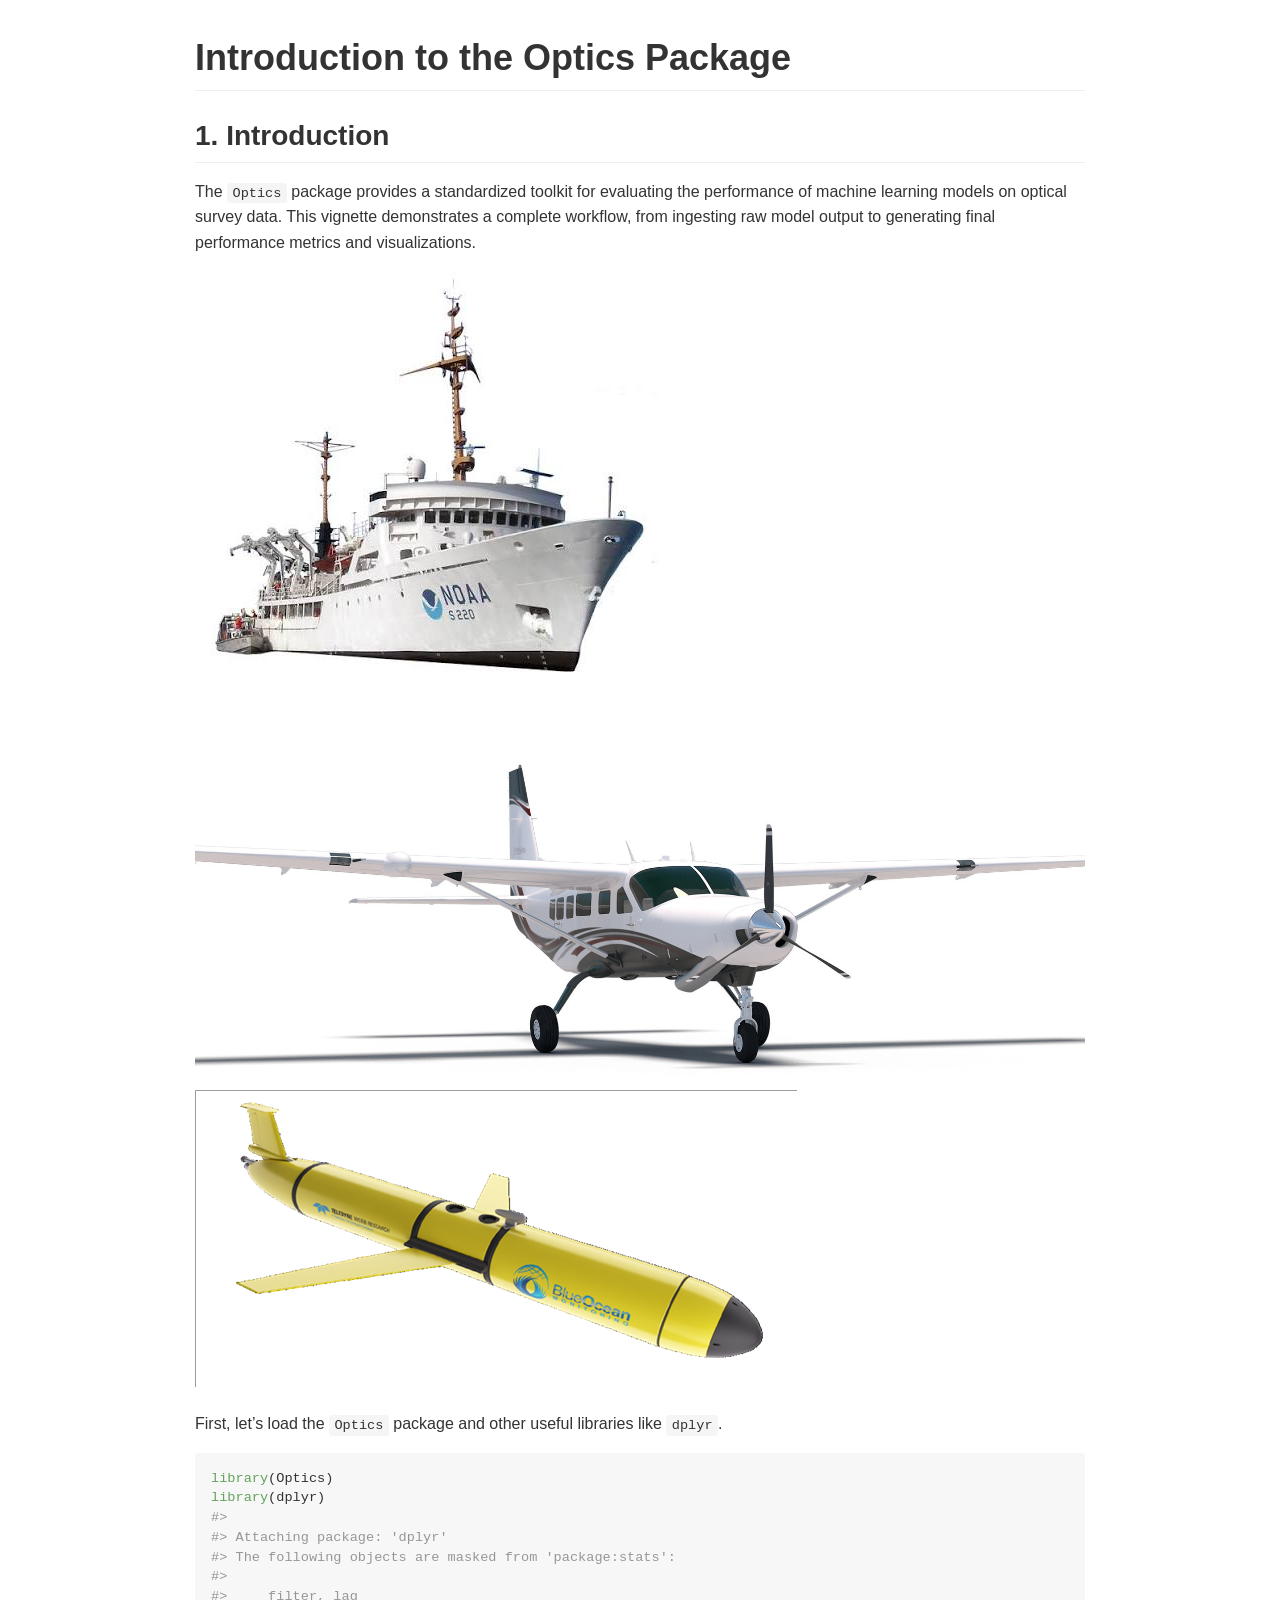
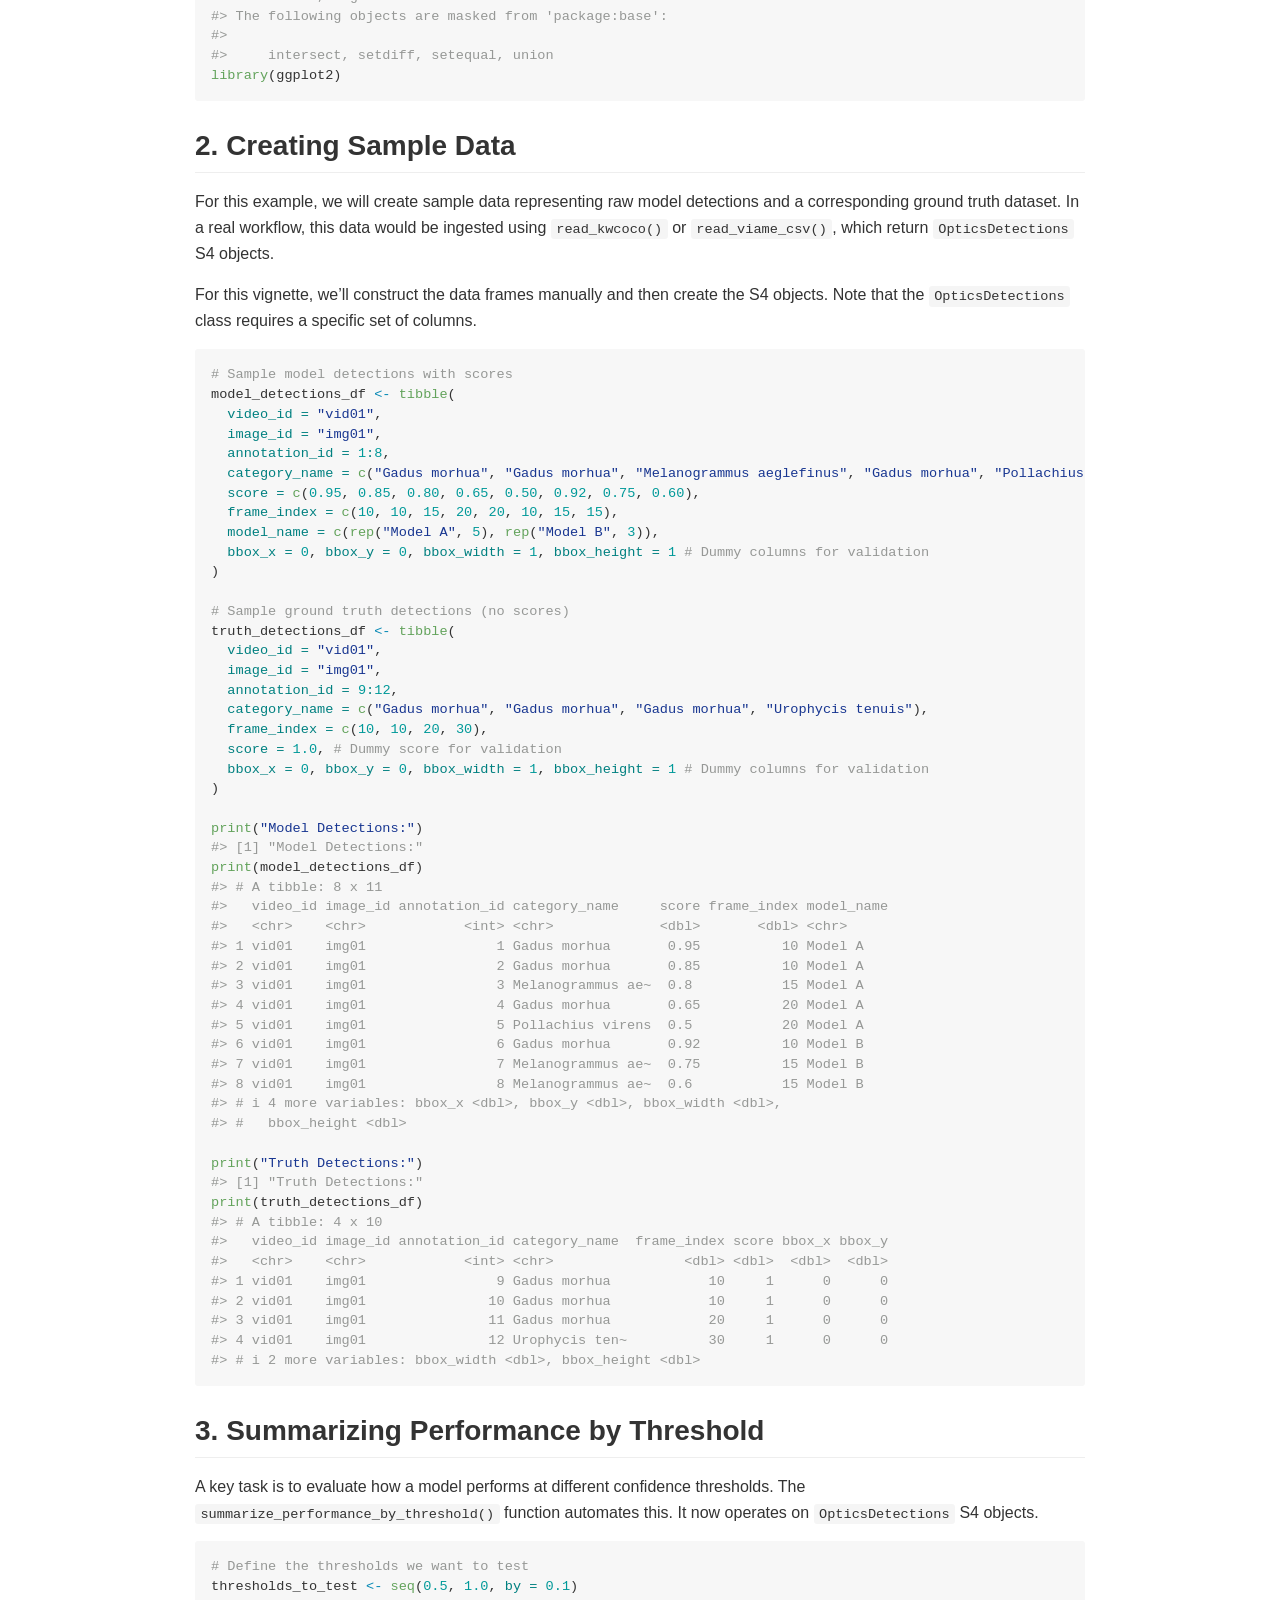
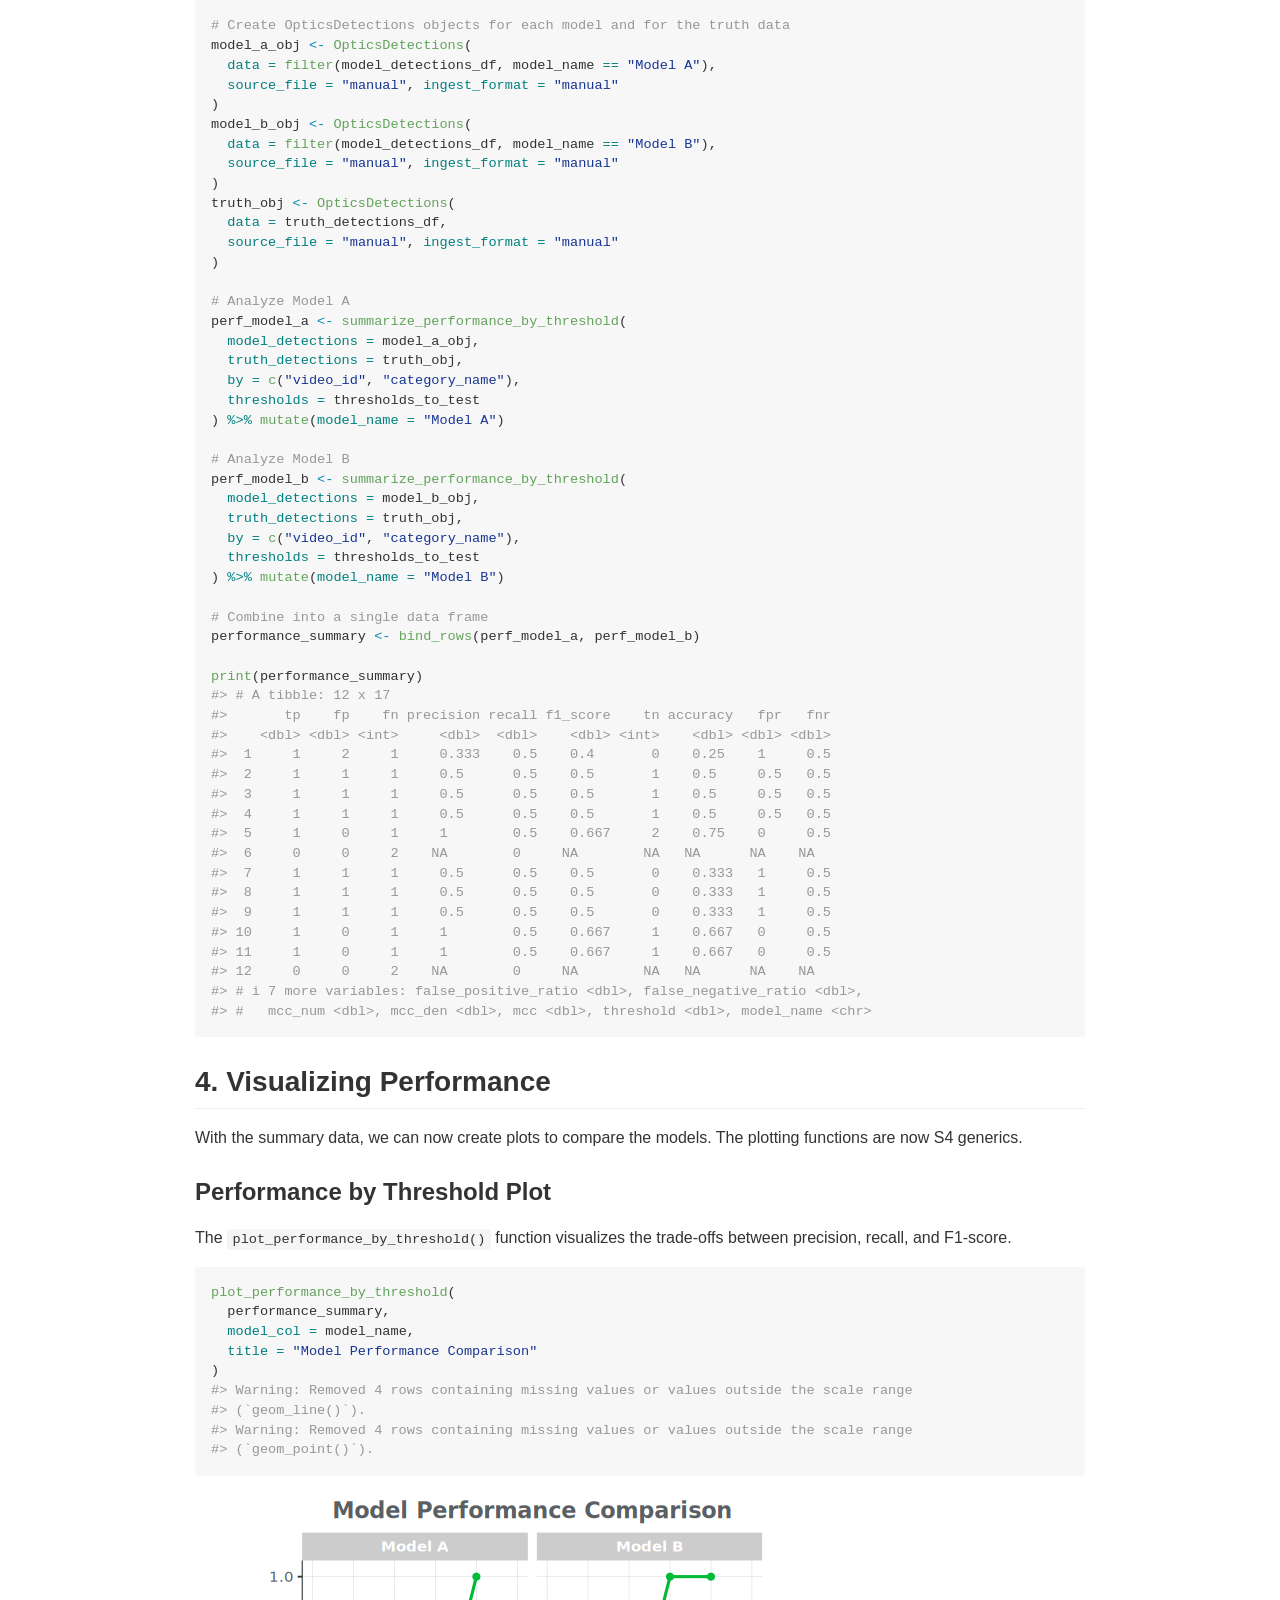
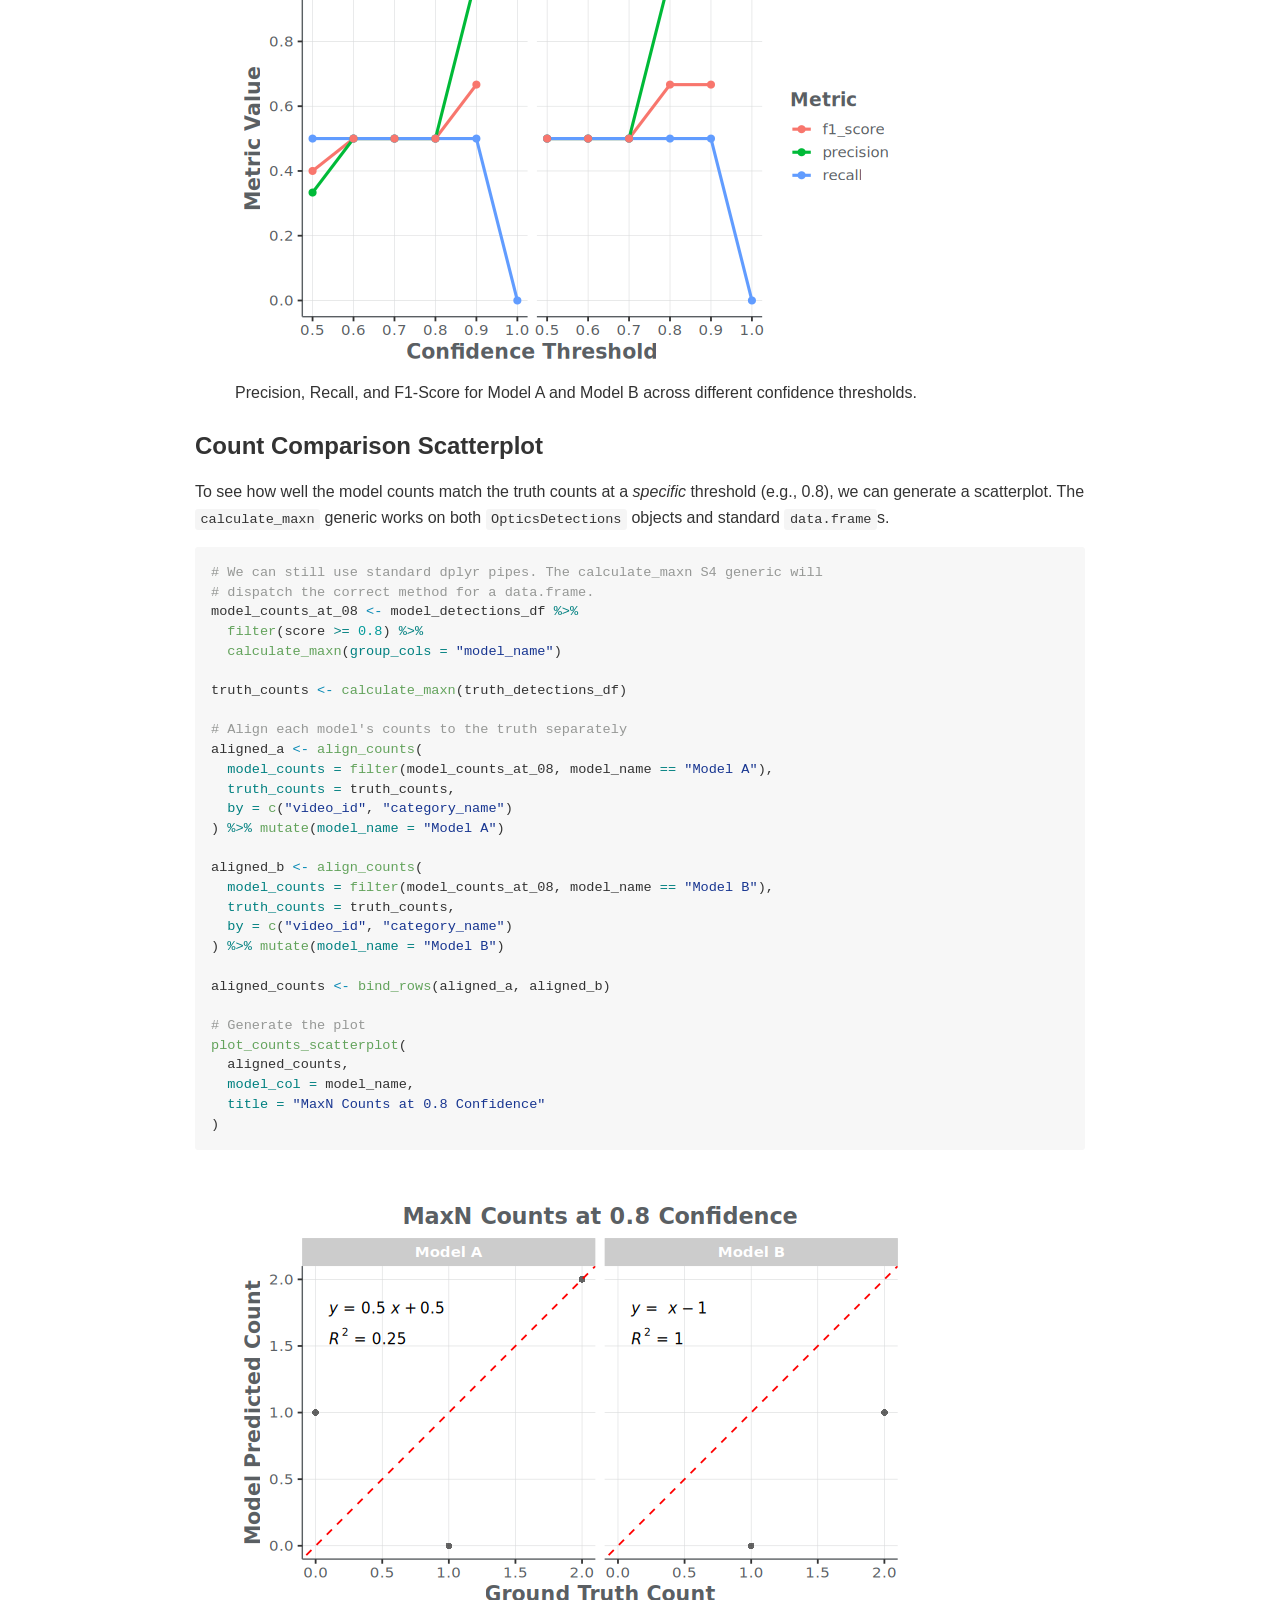
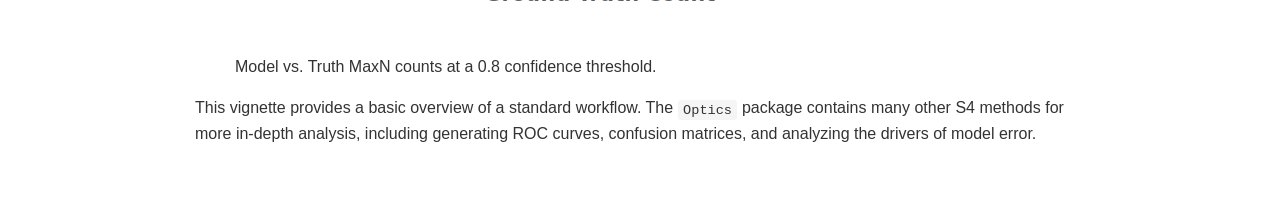
==== commit c206ff9c: "site update" ====
--- a/Optics/README.html
+++ b/Optics/README.html
@@ -611,10 +611,7 @@
 visualizations.</p>
 <div class="vehicle-icons">
 
-<img role="img" aria-label="NOAA Research Vessel" src="[data-uri]" alt="NOAA Research Vessel" style="height: 7.5em; width: auto; vertical-align: middle; border: 0px none transparent !important; box-shadow: none !important; border-radius: 0px !important; outline: none !important; background: transparent !important; margin: 0 1.5rem 1rem 1.5rem !important;" />
-<img role="img" aria-label="Small Propeller Plane" src="[data-uri]" alt="Small Propeller Plane" style="height: 7.5em; width: auto; vertical-align: middle; border: 0px none transparent !important; box-shadow: none !important; border-radius: 0px !important; outline: none !important; background: transparent !important; margin: 0 1.5rem 1rem 1.5rem !important;" />
-<img role="img" aria-label="Autonomous Underwater Vehicle" src="[data-uri]" alt="Autonomous Underwater Vehicle" style="height: 7.5em; width: auto; vertical-align: middle; border: 0px none transparent !important; box-shadow: none !important; border-radius: 0px !important; outline: none !important; background: transparent !important; margin: 0 1.5rem 1rem 1.5rem !important;" />
-
+<p><img role="img" aria-label="NOAA Research Vessel" src="[data-uri]" alt="NOAA Research Vessel" class="platform-icon boat" /><img role="img" aria-label="Small Propeller Plane" src="[data-uri]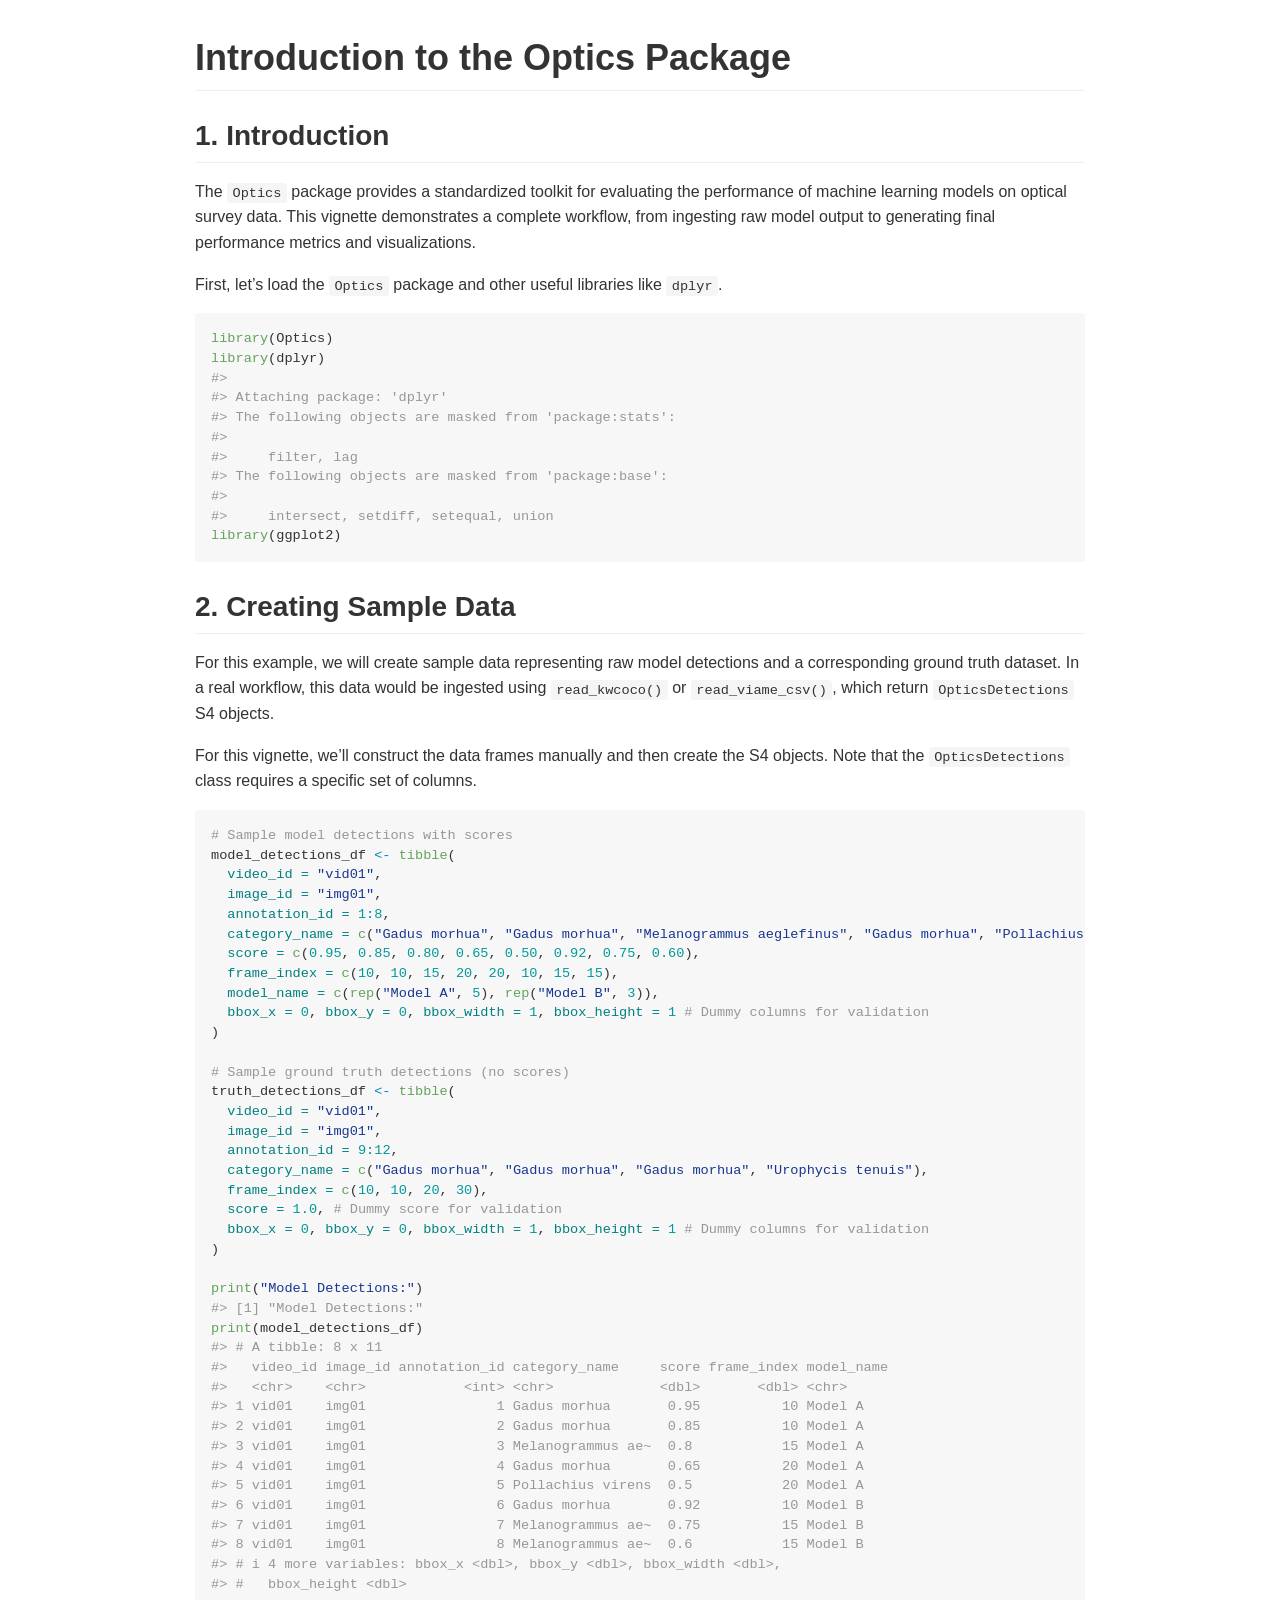
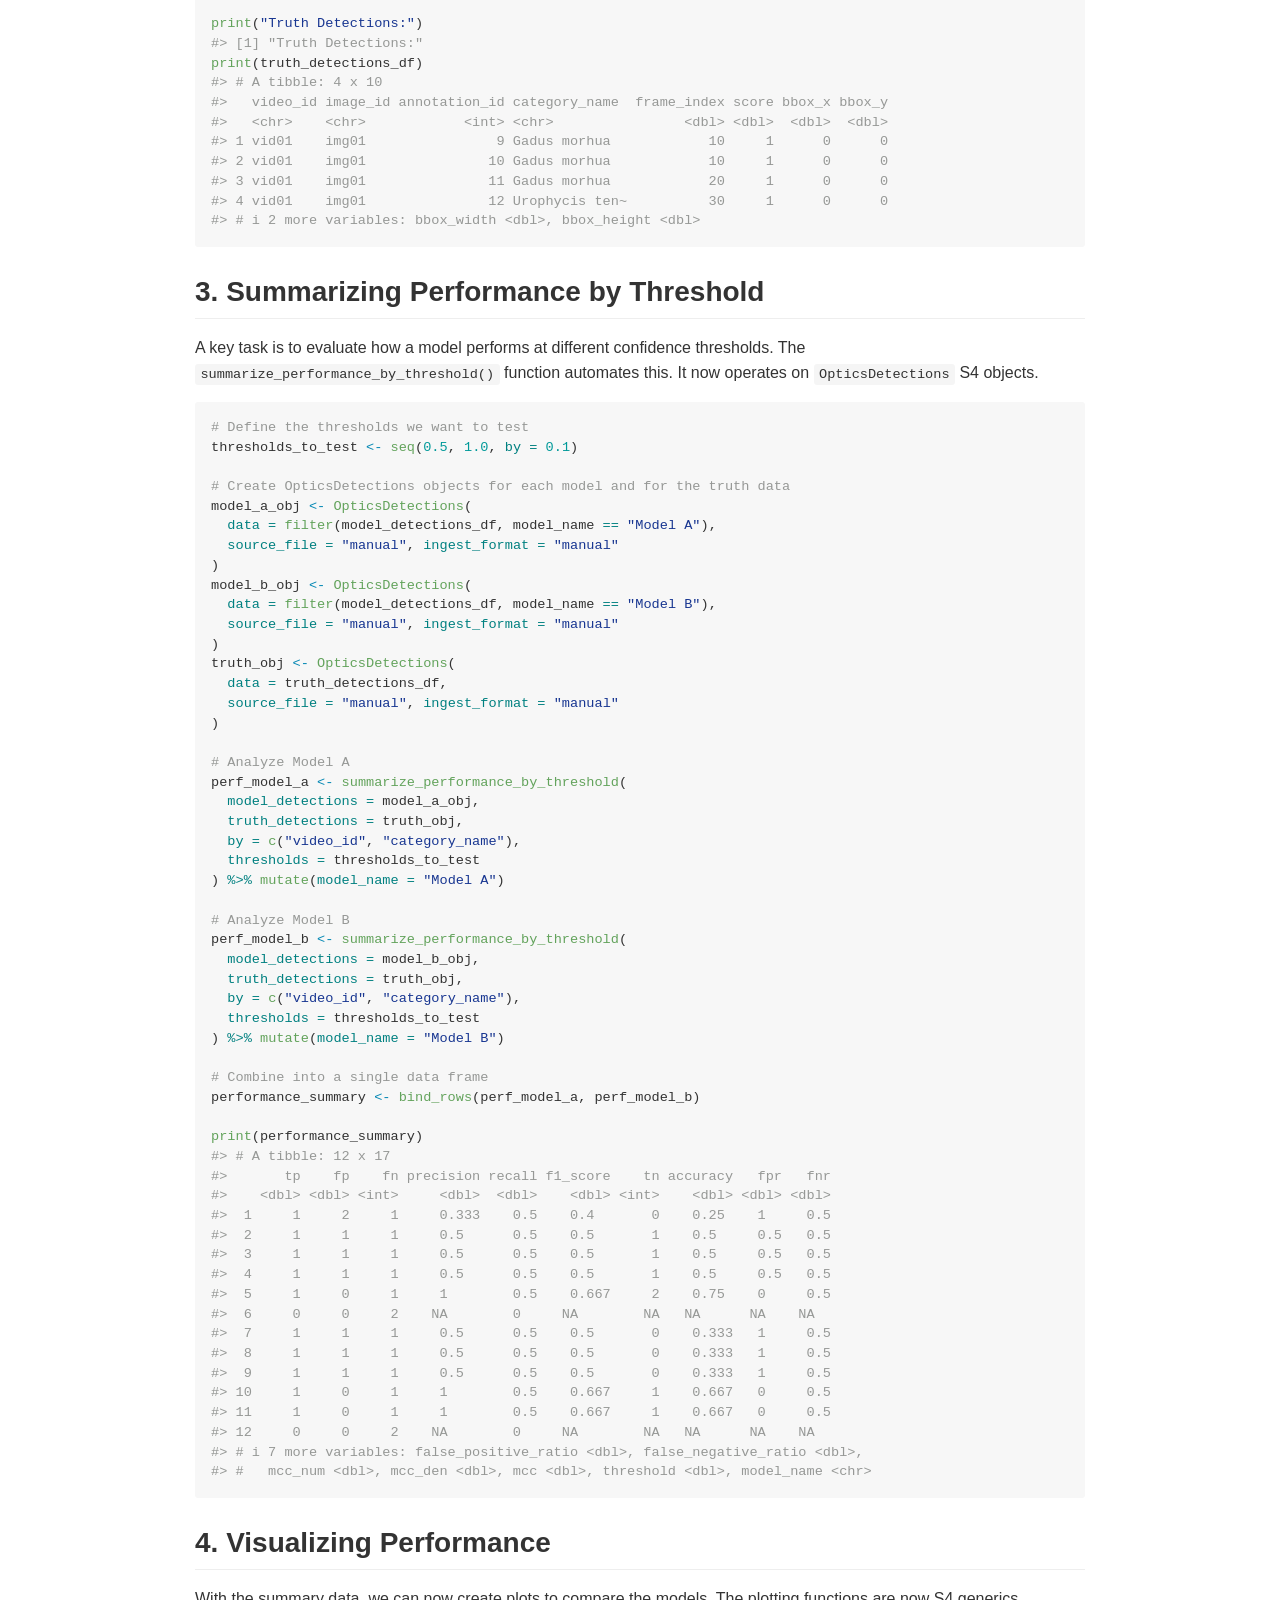
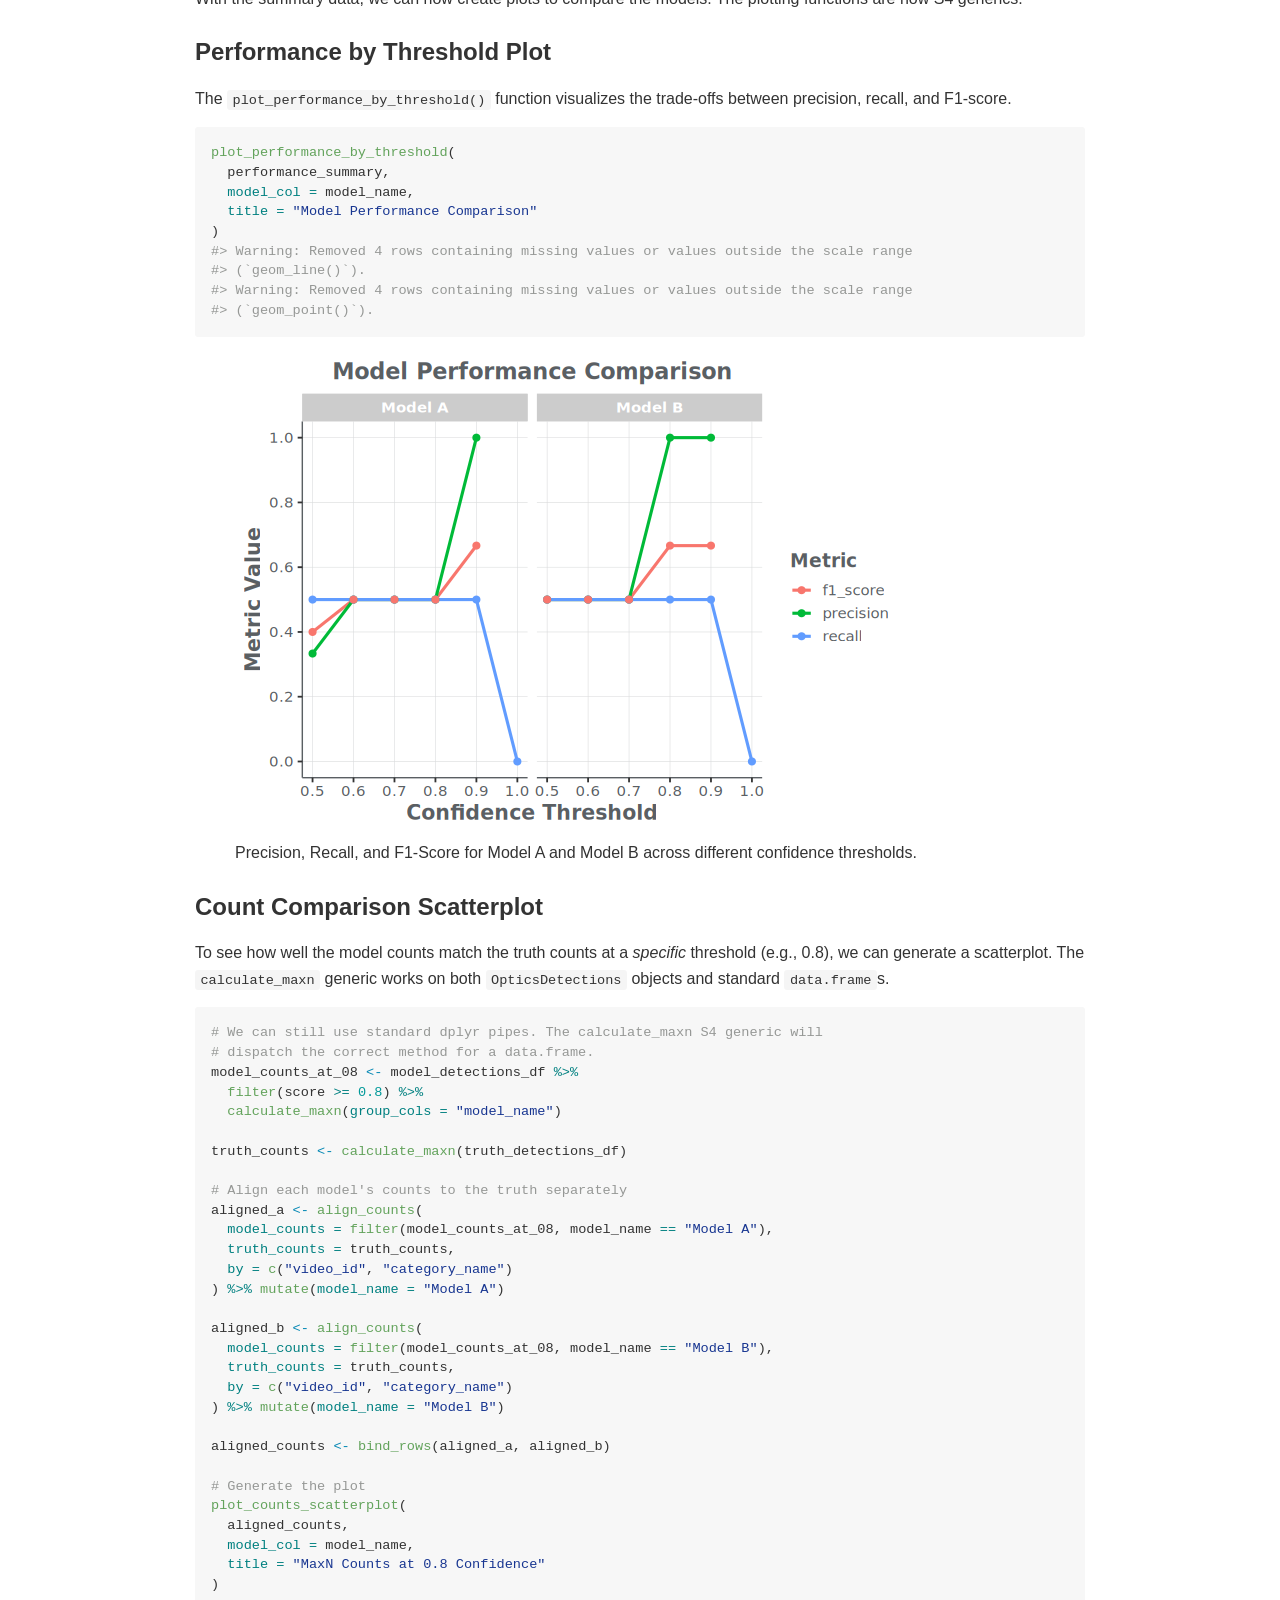
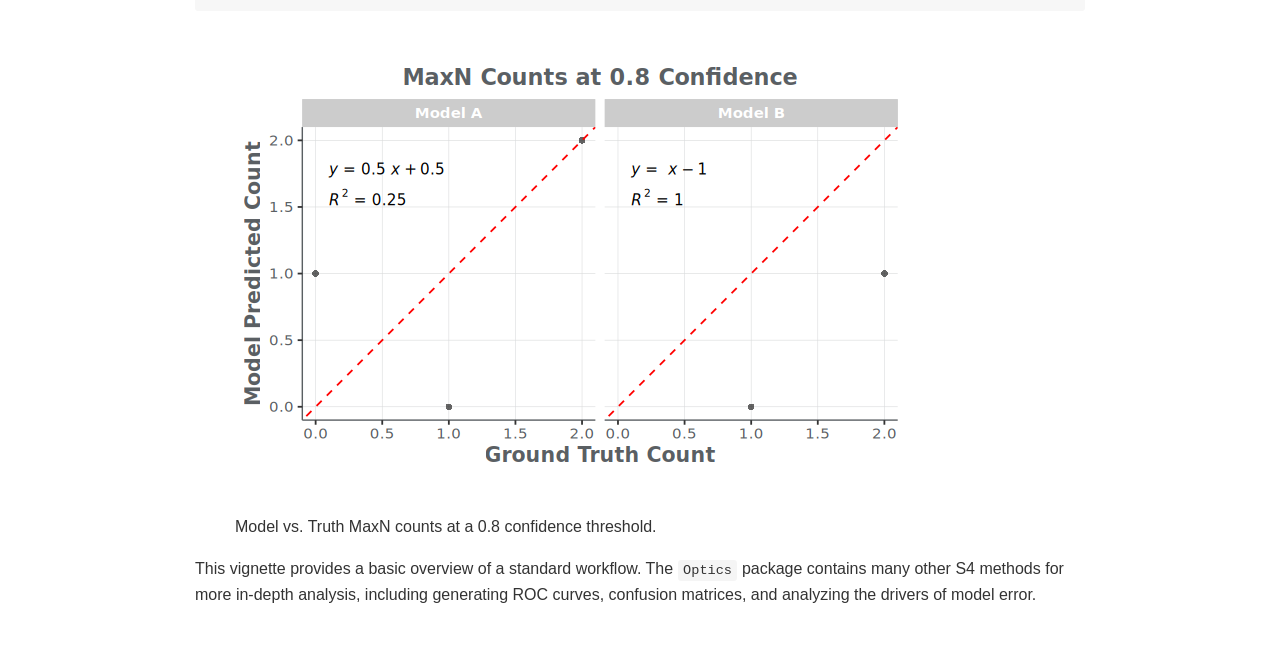
==== commit 3d1a5623: "site update" ====
--- a/Optics/README.html
+++ b/Optics/README.html
@@ -611,7 +611,6 @@
 visualizations.</p>
 <div class="vehicle-icons">
 
-<p><img role="img" aria-label="NOAA Research Vessel" src="[data-uri]" alt="NOAA Research Vessel" class="platform-icon boat" /><img role="img" aria-label="Small Propeller Plane" src="[data-uri]" alt="Small Propeller Plane" class="platform-icon plane" /><img role="img" aria-label="Autonomous Underwater Vehicle" src="[data-uri]" alt="Autonomous Underwater Vehicle" class="platform-icon auv" /></p>
 </div>
 
 <p>First, let’s load the <code>Optics</code> package and other useful
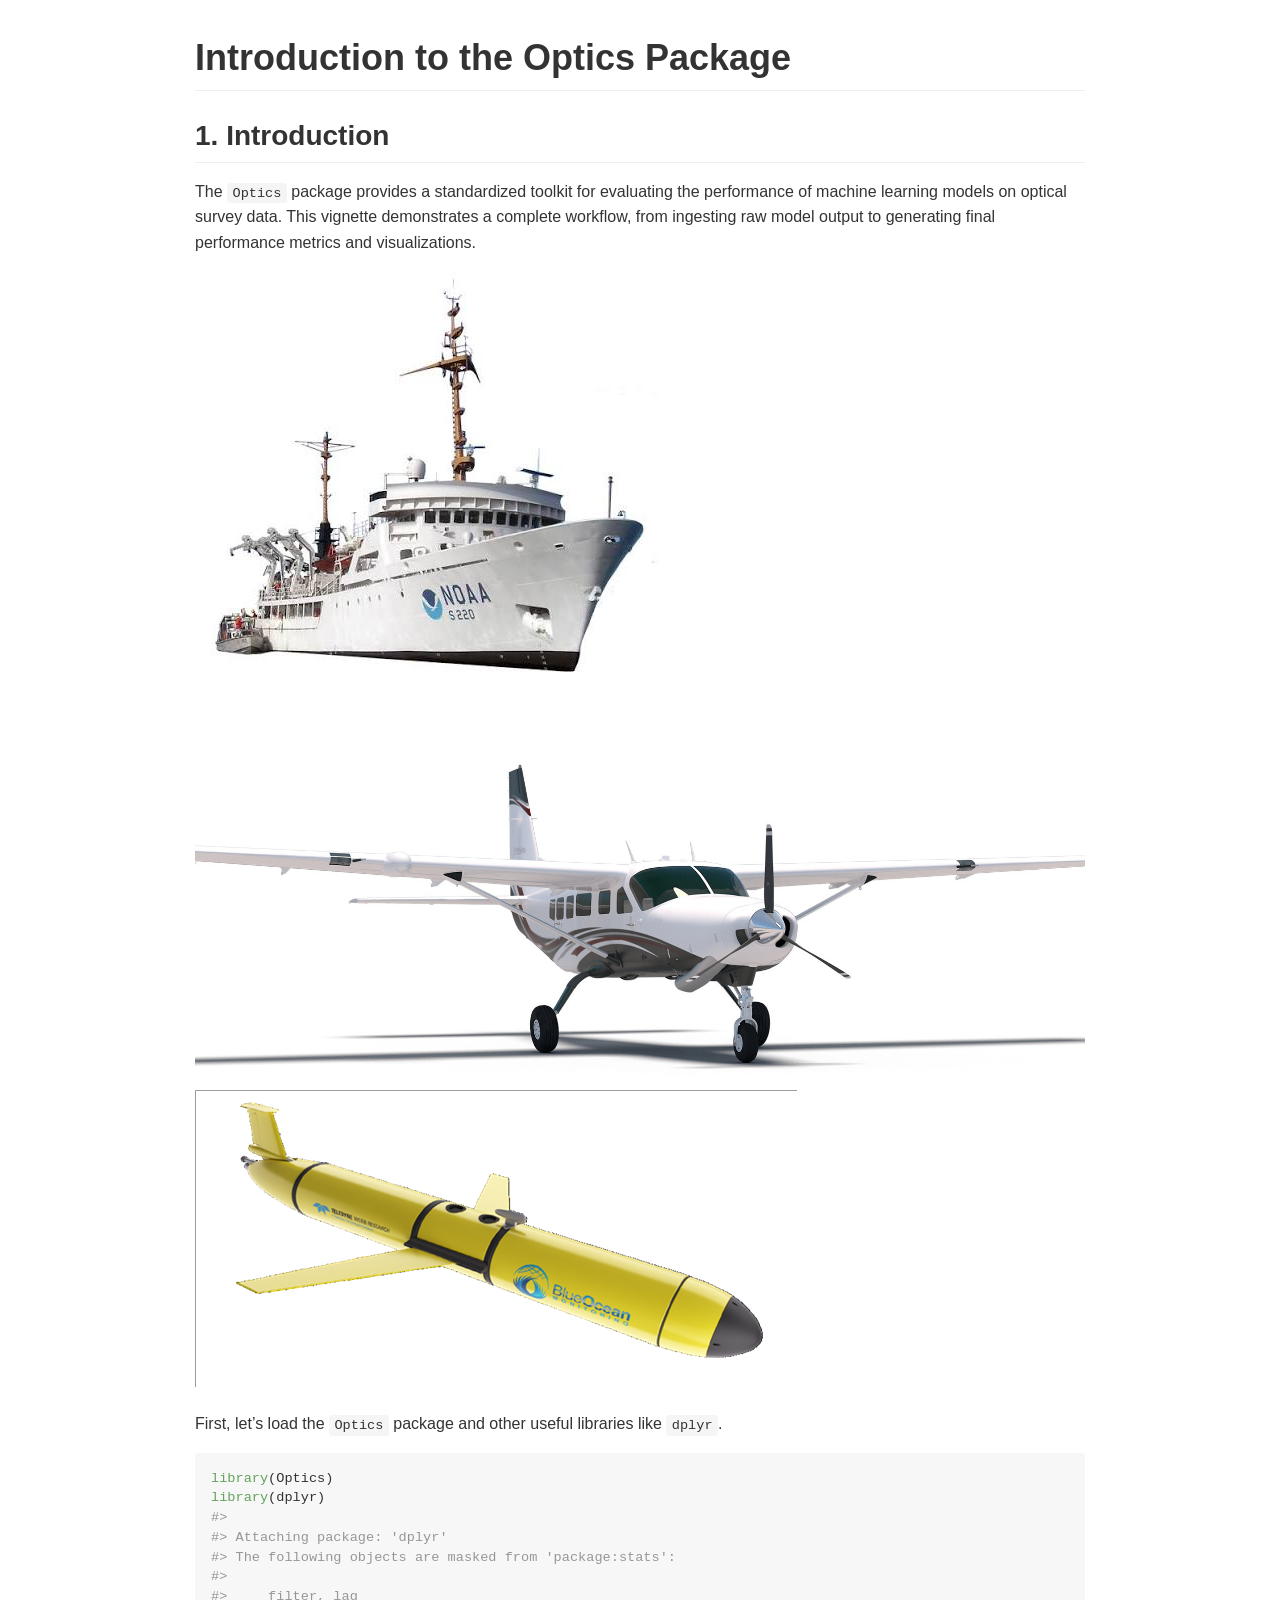
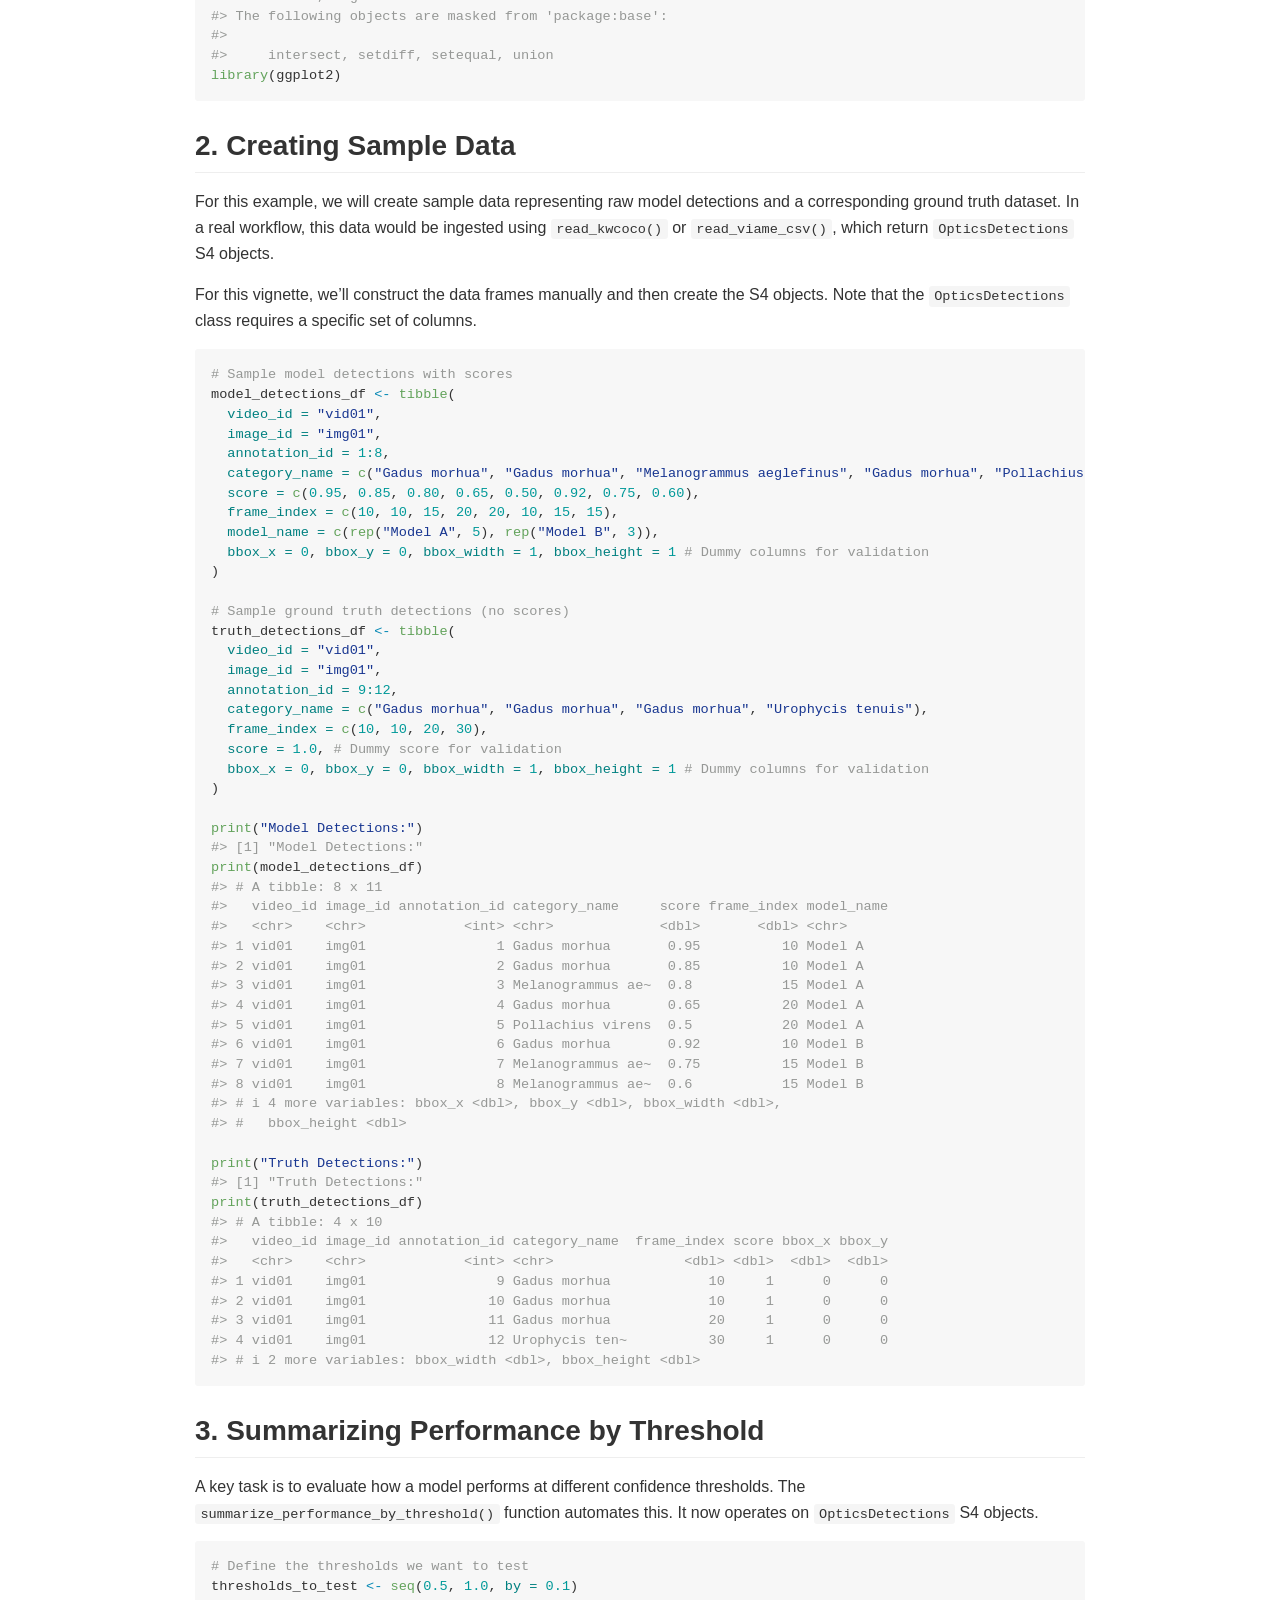
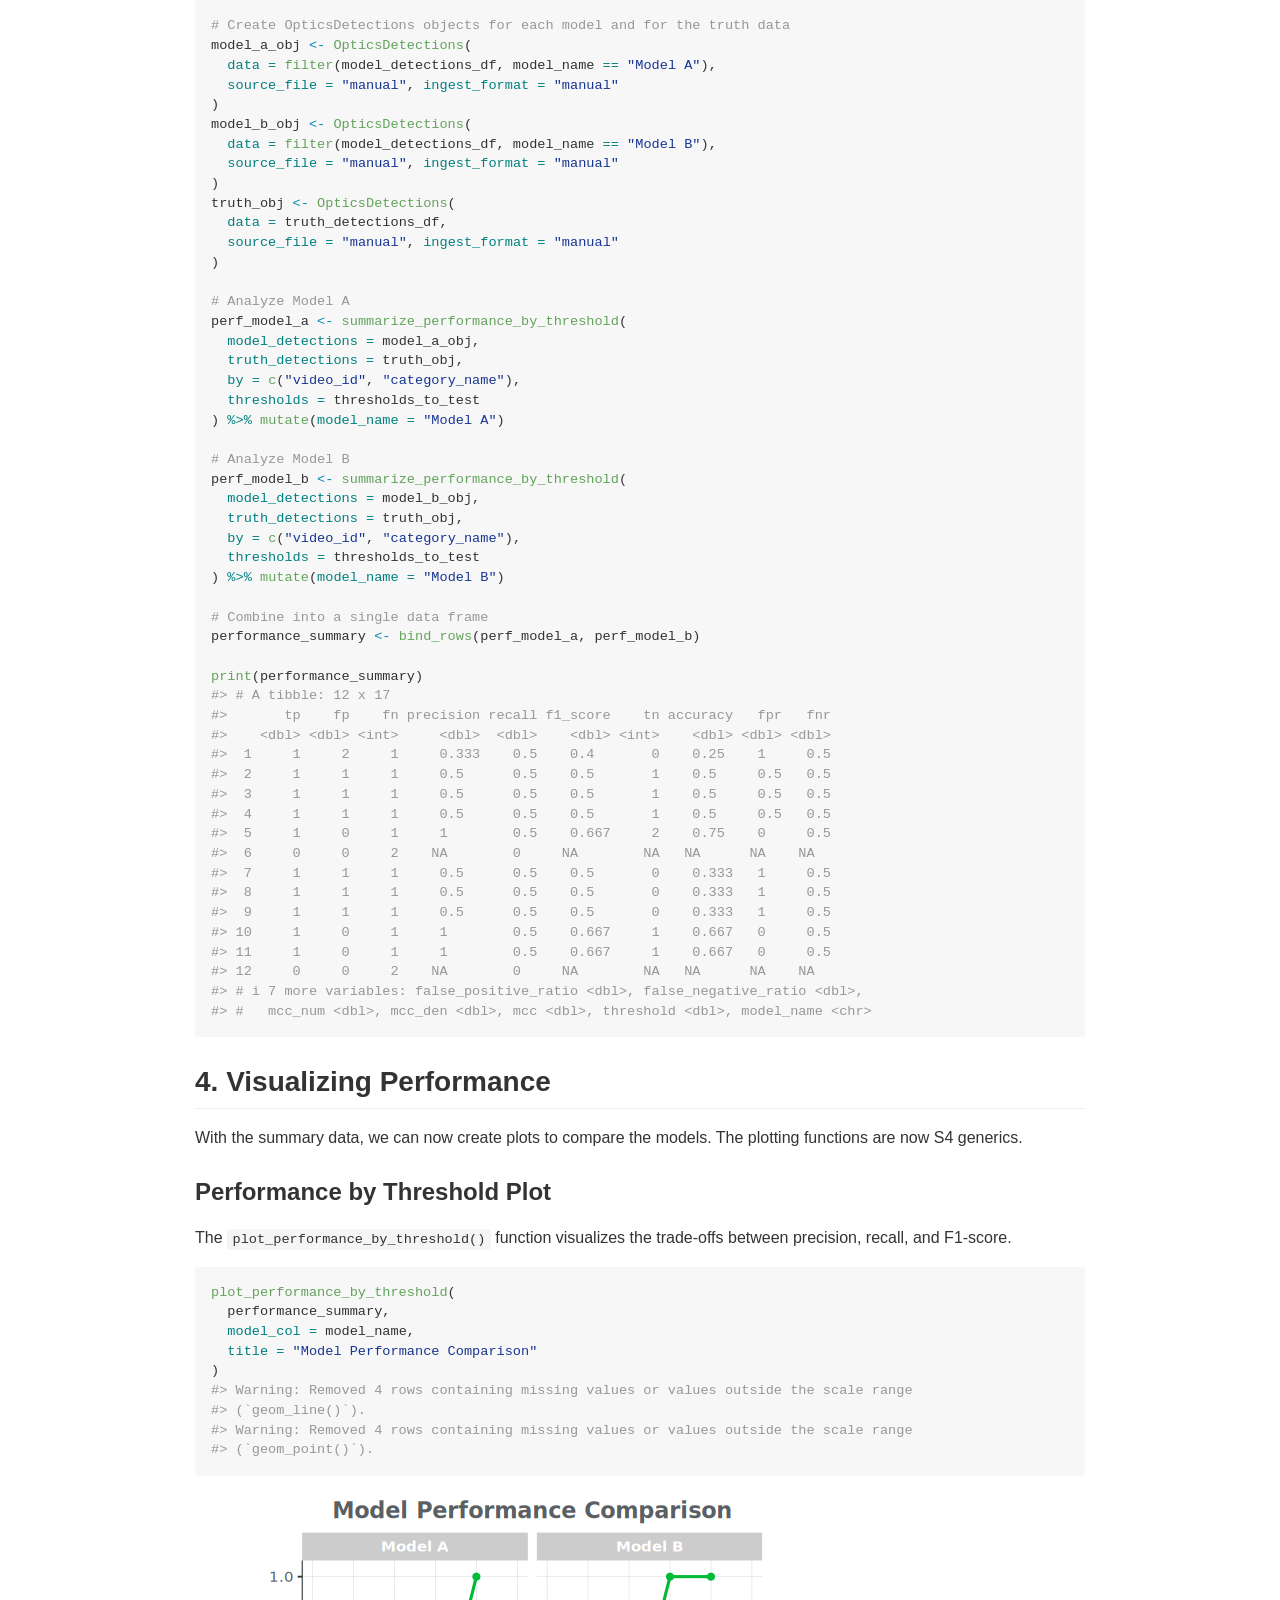
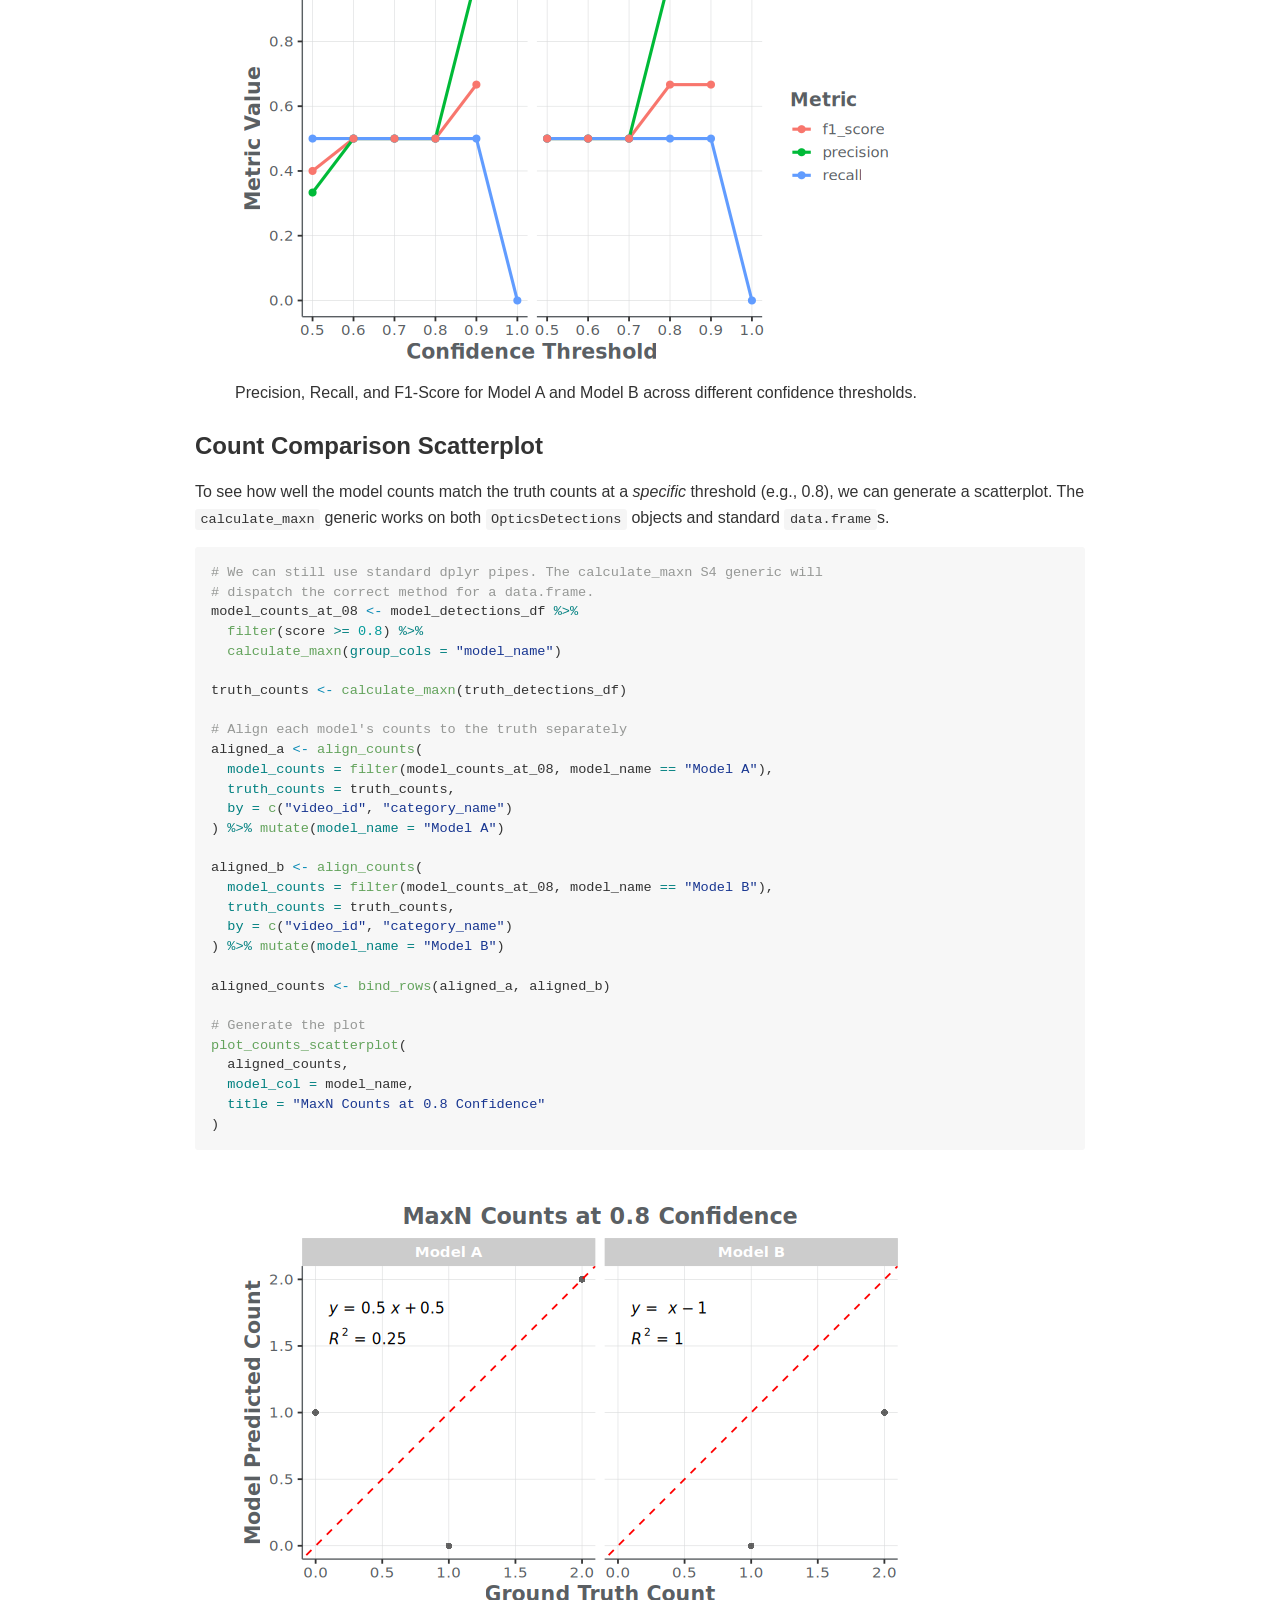
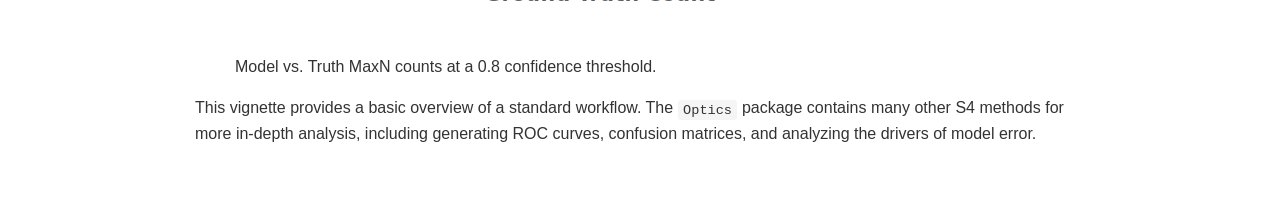
==== commit e9e36fd6: "Revert "site update" This reverts commit 3d1a562364c3b33781d15f7ceba2511b355eb49d." ====
--- a/Optics/README.html
+++ b/Optics/README.html
@@ -611,6 +611,7 @@
 visualizations.</p>
 <div class="vehicle-icons">
 
+<p><img role="img" aria-label="NOAA Research Vessel" src="[data-uri]" alt="NOAA Research Vessel" class="platform-icon boat" /><img role="img" aria-label="Small Propeller Plane" src="[data-uri]" alt="Small Propeller Plane" class="platform-icon plane" /><img role="img" aria-label="Autonomous Underwater Vehicle" src="[data-uri]" alt="Autonomous Underwater Vehicle" class="platform-icon auv" /></p>
 </div>
 
 <p>First, let’s load the <code>Optics</code> package and other useful
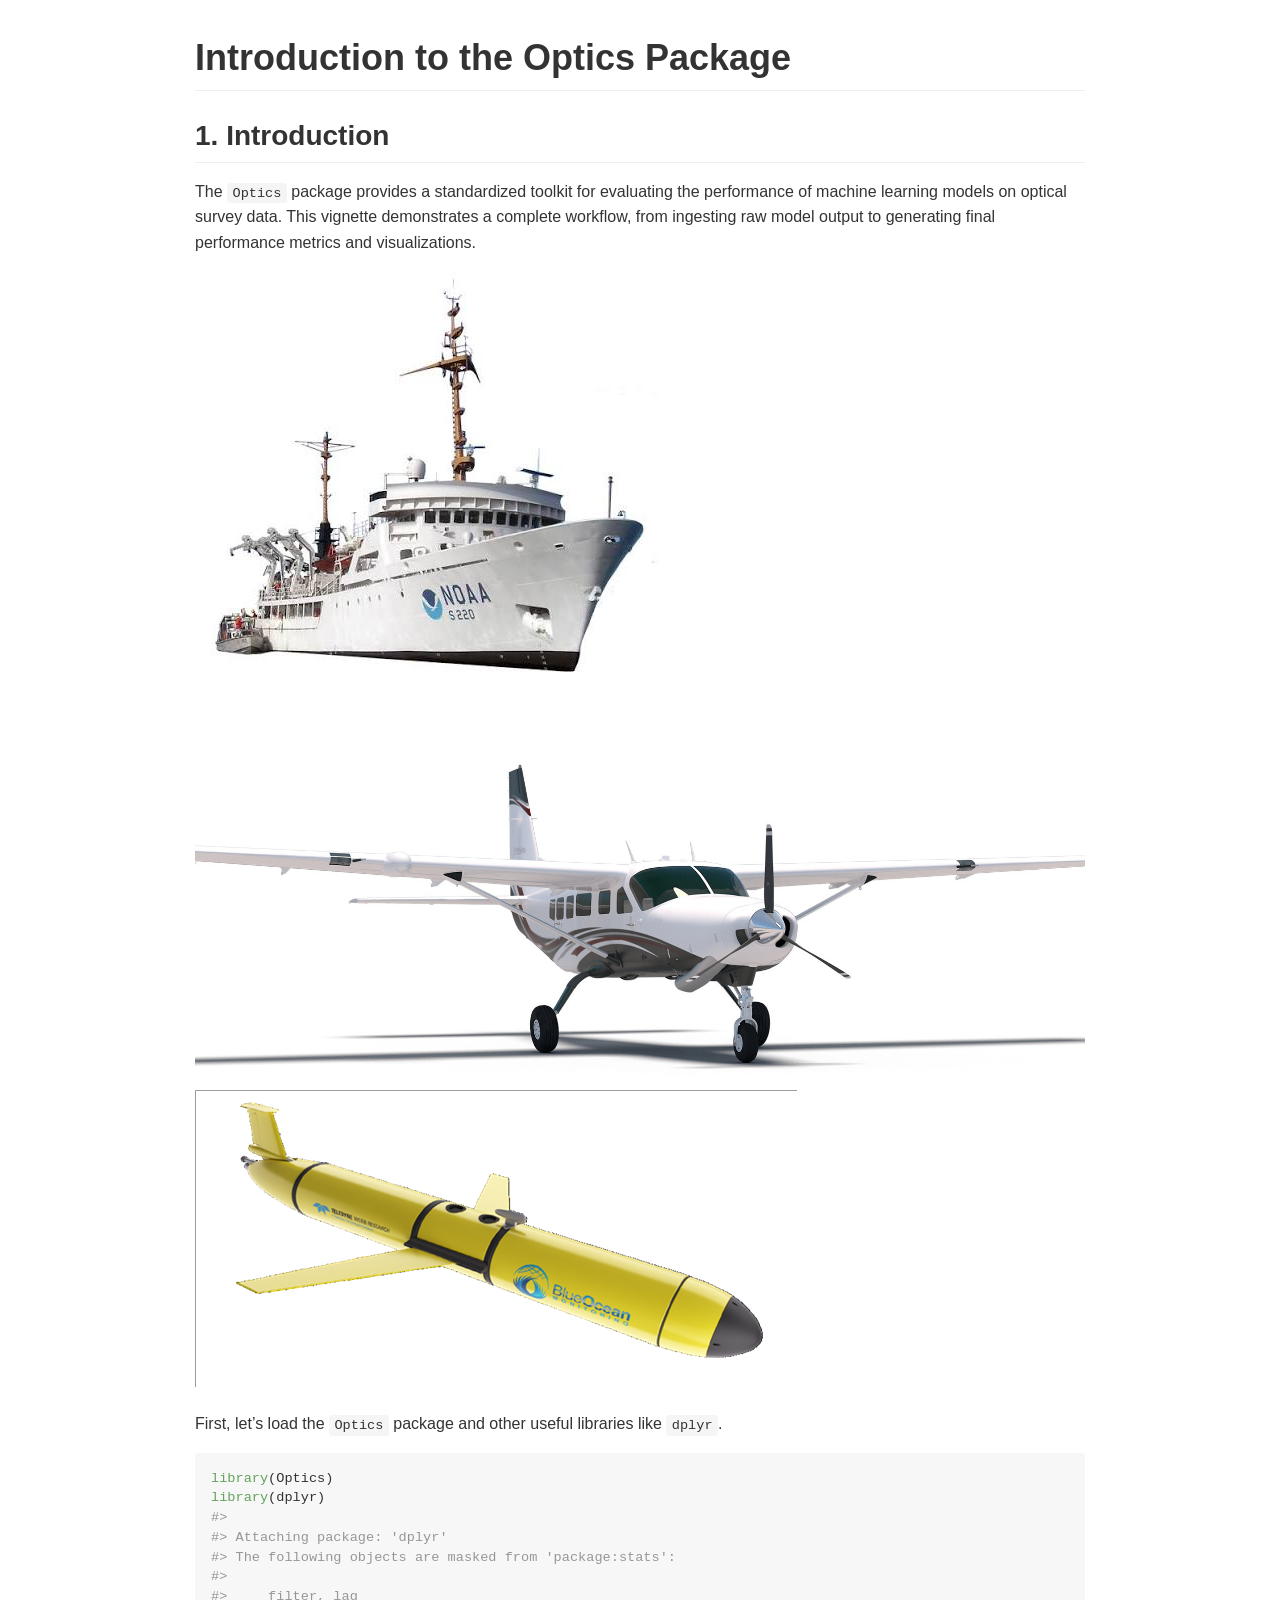
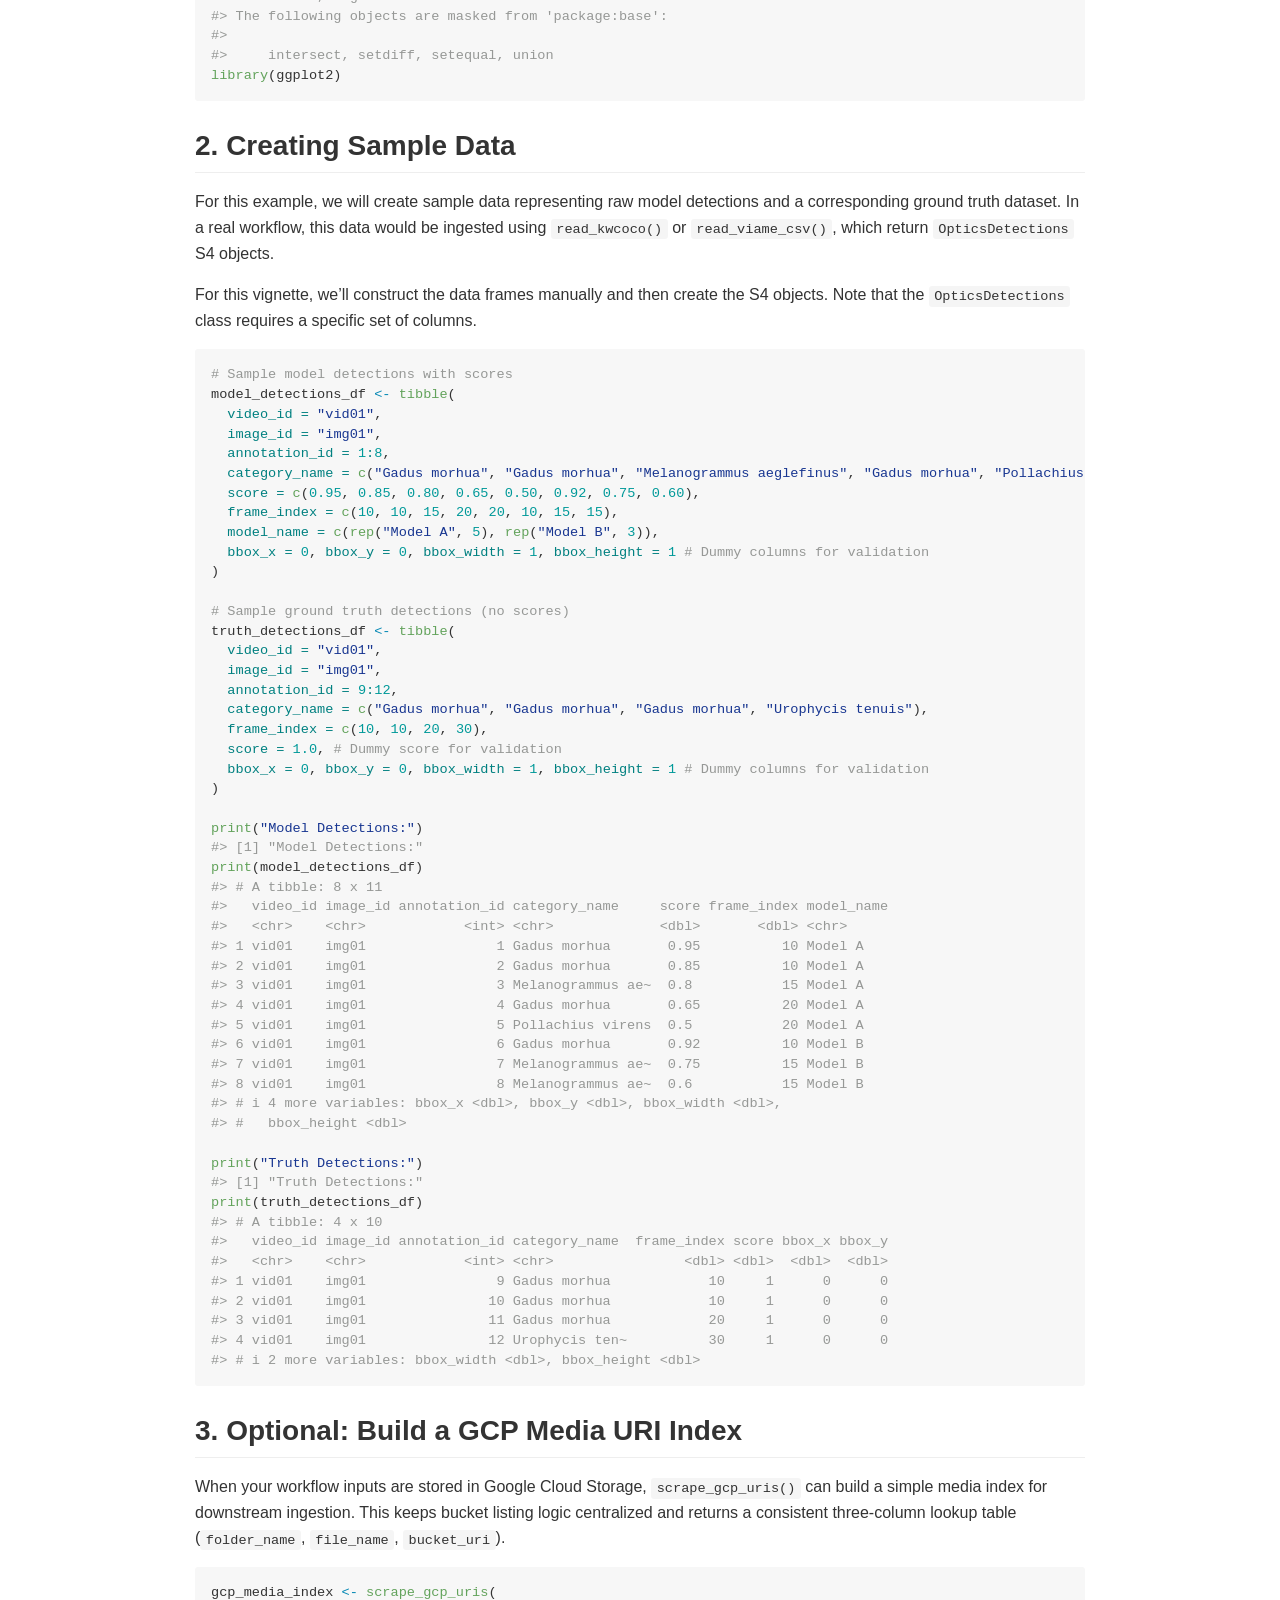
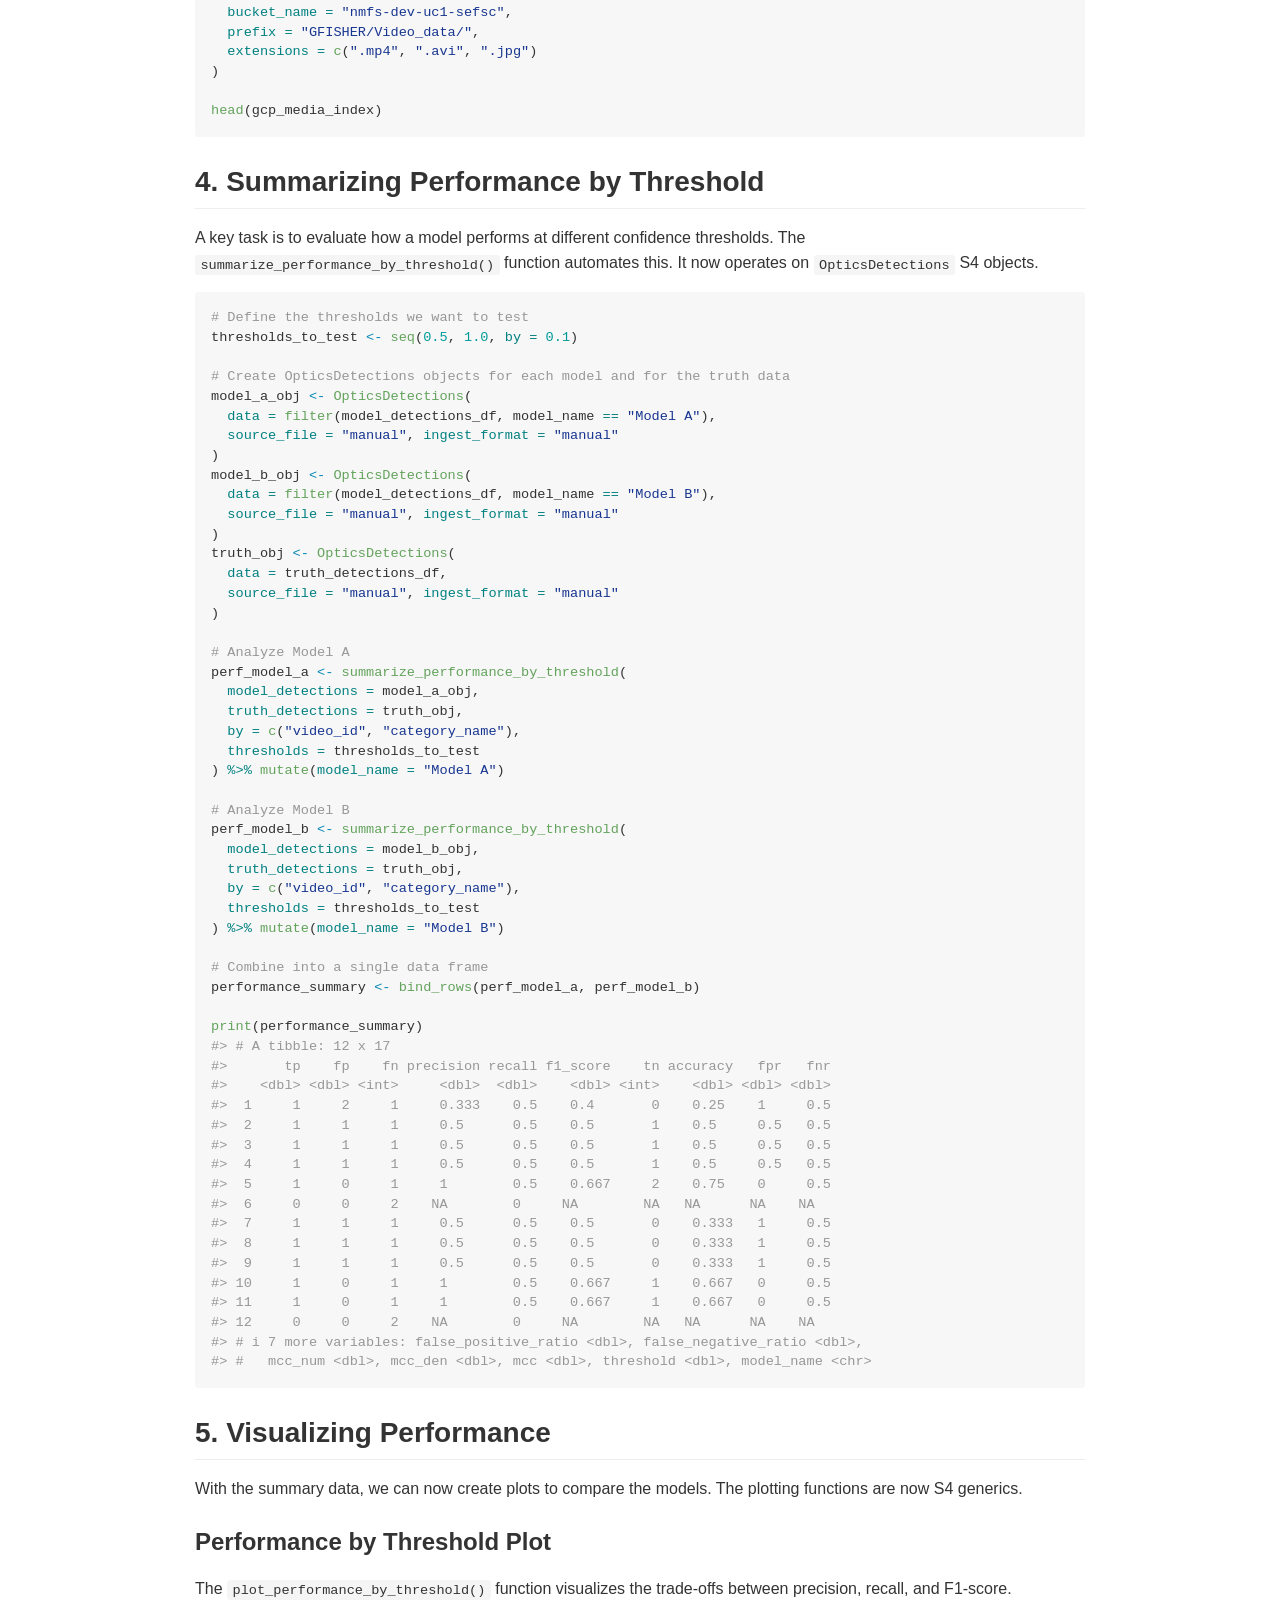
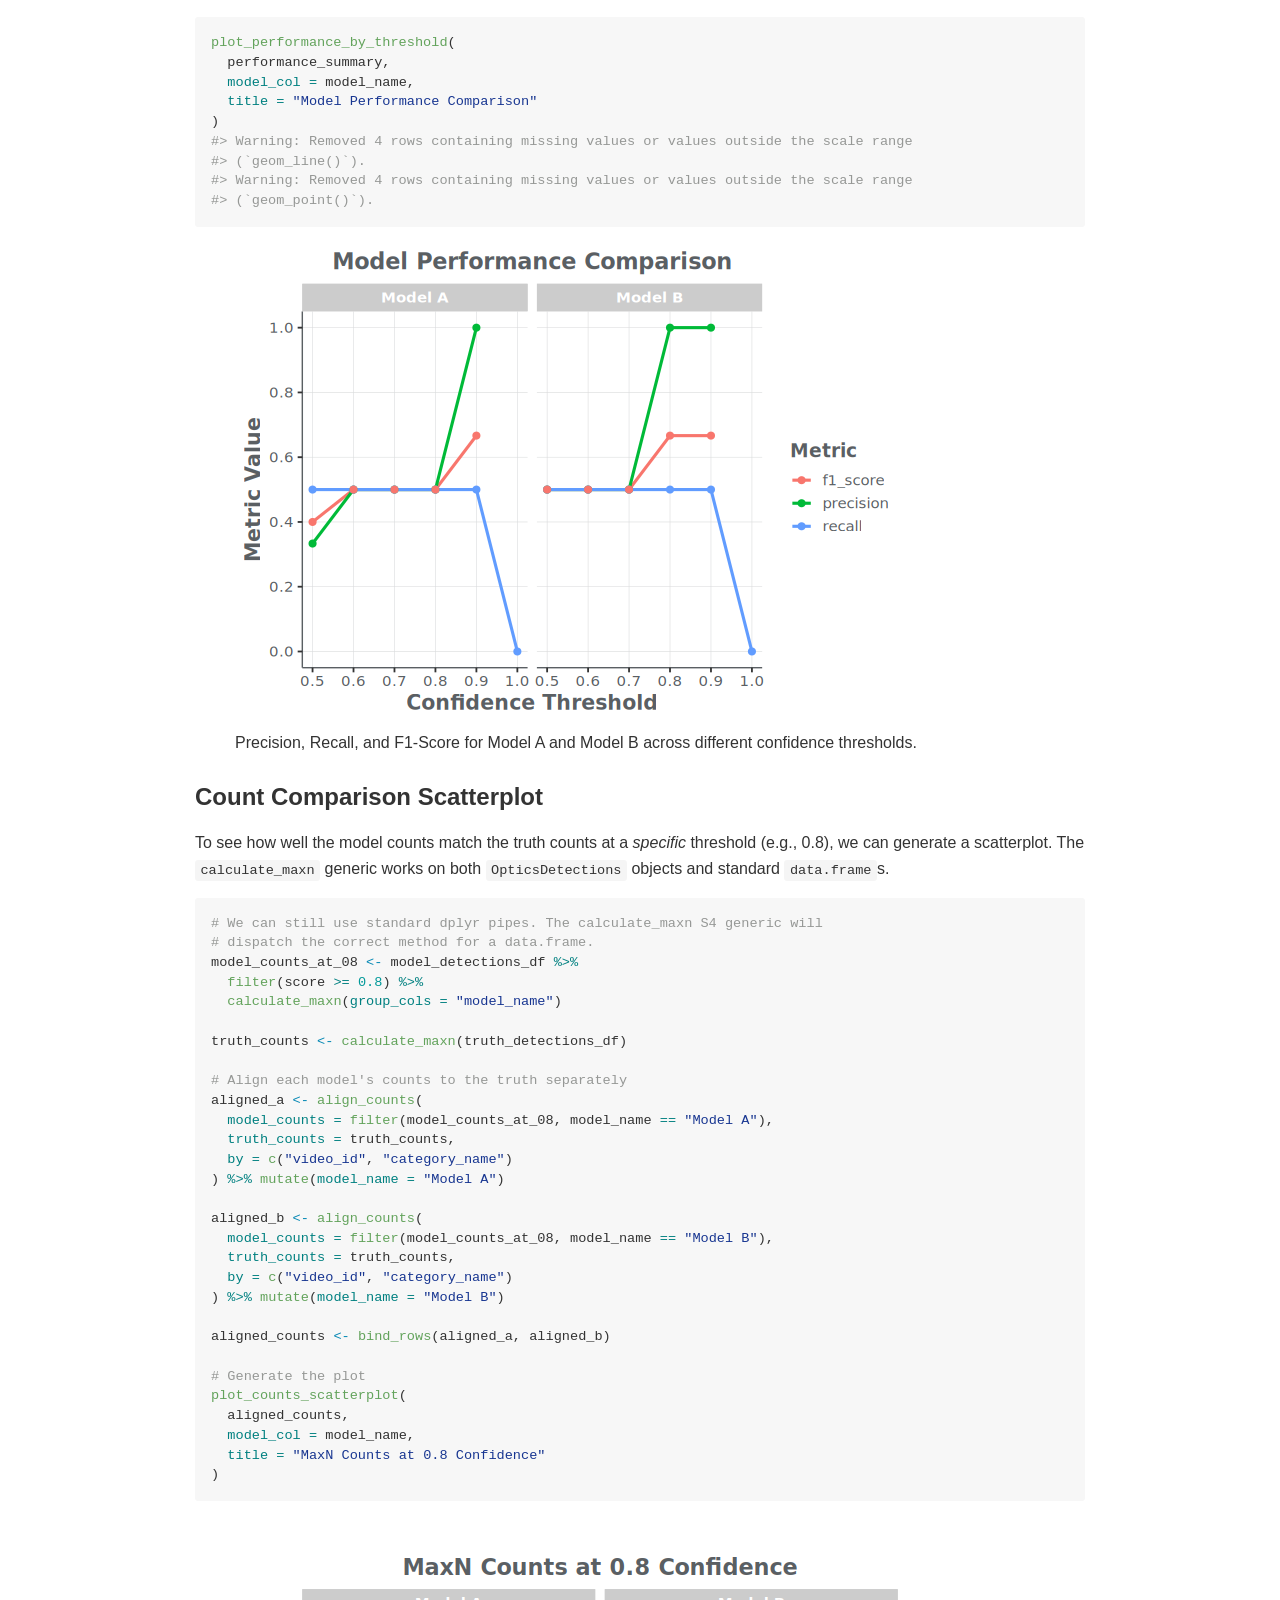
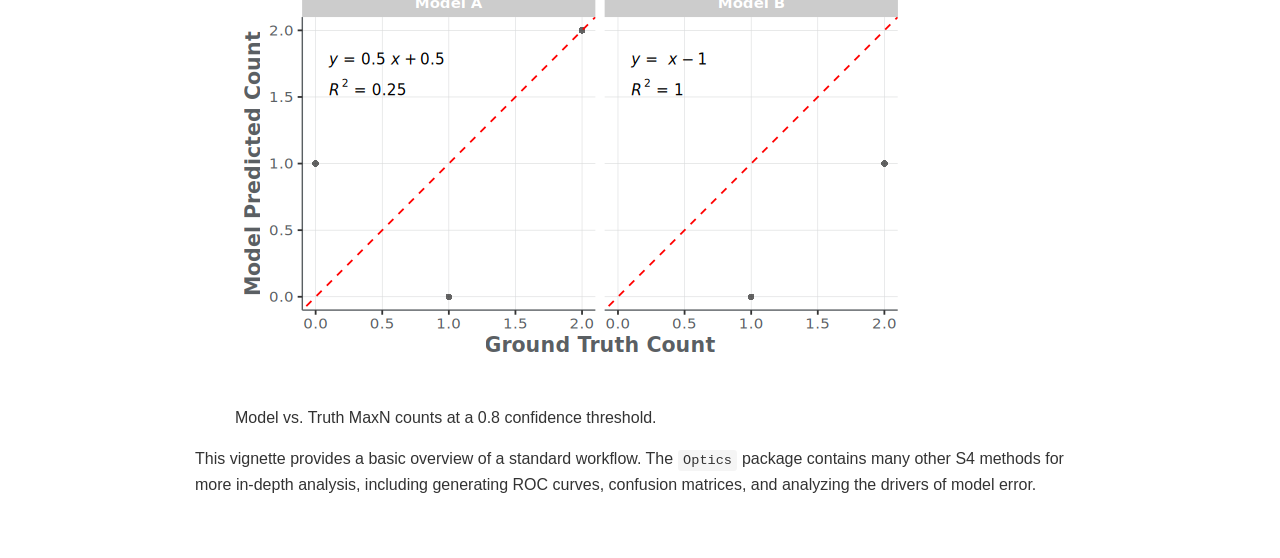
==== commit c6fa4a31: "Update homepage sources for GCP URI index section Co-authored-by: kelseylmartin <226591972+kelseylma" ====
--- a/Optics/README.html
+++ b/Optics/README.html
@@ -687,7 +687,23 @@
 <span id="cb2-49"><a href="#cb2-49" tabindex="-1"></a><span class="co">#&gt; 3 vid01    img01               11 Gadus morhua            20     1      0      0</span></span>
 <span id="cb2-50"><a href="#cb2-50" tabindex="-1"></a><span class="co">#&gt; 4 vid01    img01               12 Urophycis ten~          30     1      0      0</span></span>
 <span id="cb2-51"><a href="#cb2-51" tabindex="-1"></a><span class="co">#&gt; # i 2 more variables: bbox_width &lt;dbl&gt;, bbox_height &lt;dbl&gt;</span></span></code></pre></div>
-<h2 id="id_3-summarizing-performance-by-threshold">3. Summarizing
+<h2 id="id_3-optional-build-a-gcp-media-uri-index">3. Optional: Build a
+GCP Media URI Index</h2>
+<p>When your workflow inputs are stored in Google Cloud Storage,
+<code>scrape_gcp_uris()</code> can build a simple media index for
+downstream ingestion. This keeps bucket listing logic centralized and
+returns a consistent three-column lookup table
+(<code>folder_name</code>, <code>file_name</code>,
+<code>bucket_uri</code>).</p>
+<div class="sourceCode" id="cb2a"><pre
+class="sourceCode r"><code class="sourceCode r"><span id="cb2a-1"><a href="#cb2a-1" tabindex="-1"></a>gcp_media_index <span class="ot">&lt;-</span> <span class="fu">scrape_gcp_uris</span>(</span>
+<span id="cb2a-2"><a href="#cb2a-2" tabindex="-1"></a>  <span class="at">bucket_name =</span> <span class="st">&quot;nmfs-dev-uc1-sefsc&quot;</span>,</span>
+<span id="cb2a-3"><a href="#cb2a-3" tabindex="-1"></a>  <span class="at">prefix =</span> <span class="st">&quot;GFISHER/Video_data/&quot;</span>,</span>
+<span id="cb2a-4"><a href="#cb2a-4" tabindex="-1"></a>  <span class="at">extensions =</span> <span class="fu">c</span>(<span class="st">&quot;.mp4&quot;</span>, <span class="st">&quot;.avi&quot;</span>, <span class="st">&quot;.jpg&quot;</span>)</span>
+<span id="cb2a-5"><a href="#cb2a-5" tabindex="-1"></a>)</span>
+<span id="cb2a-6"><a href="#cb2a-6" tabindex="-1"></a></span>
+<span id="cb2a-7"><a href="#cb2a-7" tabindex="-1"></a><span class="fu">head</span>(gcp_media_index)</span></code></pre></div>
+<h2 id="id_4-summarizing-performance-by-threshold">4. Summarizing
 Performance by Threshold</h2>
 <p>A key task is to evaluate how a model performs at different
 confidence thresholds. The
@@ -747,7 +763,7 @@
 <span id="cb3-52"><a href="#cb3-52" tabindex="-1"></a><span class="co">#&gt; 12     0     0     2    NA        0     NA        NA   NA      NA    NA  </span></span>
 <span id="cb3-53"><a href="#cb3-53" tabindex="-1"></a><span class="co">#&gt; # i 7 more variables: false_positive_ratio &lt;dbl&gt;, false_negative_ratio &lt;dbl&gt;,</span></span>
 <span id="cb3-54"><a href="#cb3-54" tabindex="-1"></a><span class="co">#&gt; #   mcc_num &lt;dbl&gt;, mcc_den &lt;dbl&gt;, mcc &lt;dbl&gt;, threshold &lt;dbl&gt;, model_name &lt;chr&gt;</span></span></code></pre></div>
-<h2 id="id_4-visualizing-performance">4. Visualizing Performance</h2>
+<h2 id="id_5-visualizing-performance">5. Visualizing Performance</h2>
 <p>With the summary data, we can now create plots to compare the models.
 The plotting functions are now S4 generics.</p>
 <h3 id="performance-by-threshold-plot">Performance by Threshold
